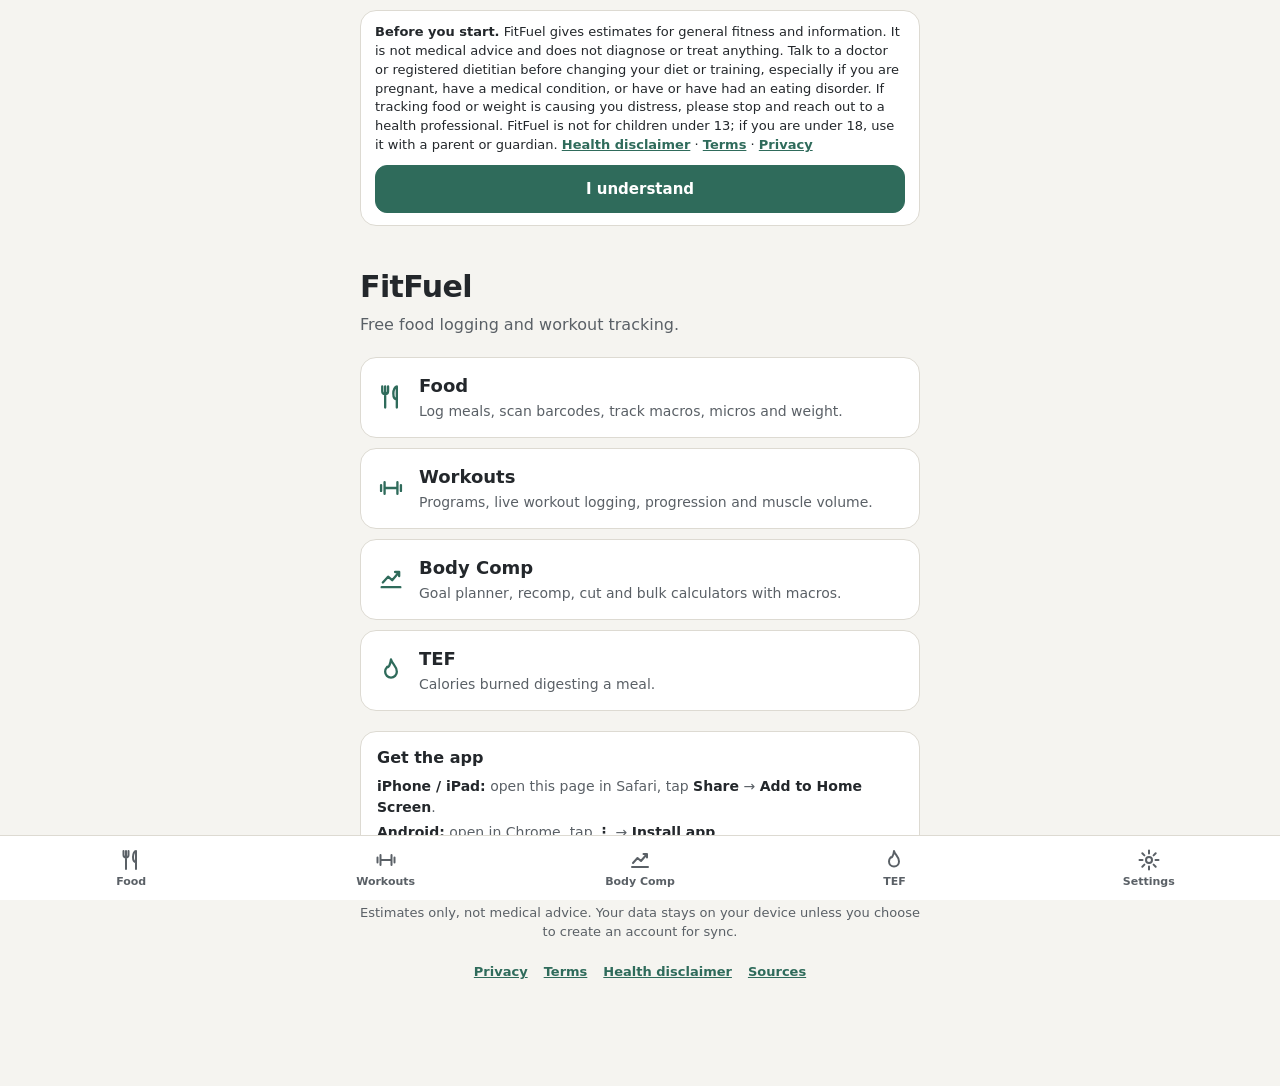
==== fitfuel/index.html @ db4dda2b "Deploy FitFuel 2026-11-19T04:21Z" ====
<!DOCTYPE html> <html lang="en"> <head> <meta charset="utf-8"> <meta name="viewport" content="width=device-width,initial-scale=1,viewport-fit=cover"> <title>FitFuel</title> <link rel="manifest" href="manifest.webmanifest"> <meta name="theme-color" content="#F5F4F0"> <meta name="apple-mobile-web-app-capable" content="yes"> <meta name="mobile-web-app-capable" content="yes"> <meta name="apple-mobile-web-app-title" content="FitFuel"> <meta name="application-name" content="FitFuel"> <meta property="og:site_name" content="FitFuel"> <link rel="apple-touch-icon" href="icons/icon-180.png"> <script>(function(){try{if(/[?&]home=1/.test(location.search))return;var a=localStorage.getItem("ftk.lastTab"),o=window.matchMedia&&window.matchMedia("(display-mode: standalone)").matches||window.navigator.standalone===!0||!!window.Capacitor,e={"log/":1,"workouts/":1,"body-comp/":1,"tef/":1},t=null;try{t=JSON.parse(localStorage.getItem("ftk.settings")||"{}").startTab}catch{}e[t]&&(a=t),e[a]||(a=o?"log/":null),a&&location.replace(a)}catch{}})();</script> <link rel="stylesheet" href="lib/ftk.css"> <script src="lib/sync-config.js"></script> <script src="lib/vault.js"></script> <script src="lib/ftk.js"></script> <script src="lib/sync.js"></script> <script src="lib/sync-ui.js"></script> <style>body{margin:0;font:1rem/1.5 var(--ui);background:var(--paper);color:var(--ink)}.wrap{max-width:35rem;margin:0 auto;padding:max(28px,env(safe-area-inset-top)) 16px 32px}h1{font-size:1.875rem;font-weight:850;margin:0 0 4px;letter-spacing:-.02em}.sub{color:var(--muted);margin:0 0 20px}a.card{display:flex;align-items:center;gap:14px;text-decoration:none;color:inherit;border:1px solid var(--hair);border-radius:16px;padding:14px 16px;margin-bottom:10px;background:var(--card);min-height:44px}a.card svg{width:28px;height:28px;flex:none;fill:none;stroke:var(--accent);stroke-width:2;stroke-linecap:round;stroke-linejoin:round}a.card b{display:block;font-size:1.125rem}a.card span{color:var(--muted);font-size:.875rem}a.card:focus-visible{outline:3px solid var(--focus);outline-offset:2px}.install{border:1px solid var(--hair);border-radius:16px;padding:14px 16px;margin-top:20px;font-size:.875rem;background:var(--card)}.install h2{font-size:1rem;margin:0 0 6px}.install p{margin:4px 0;color:var(--muted)}.install p b{color:var(--ink)}.install button{font:700 1rem var(--ui);border:0;border-radius:12px;min-height:48px;padding:0 18px;background:var(--accent);color:var(--on-accent);cursor:pointer;margin:6px 0}</style> </head> <body> <div class="wrap"> <h1>FitFuel</h1> <p class="sub">Free food logging and workout tracking.</p> <a class="card" href="log/"><svg viewBox="0 0 24 24" aria-hidden="true"><path d="M7 3v8M4.5 3v4a2.5 2.5 0 005 0V3M7 11v10M17 21v-7M17 14c-2 0-3-1.5-3-5s1.5-6 3-6z"/></svg><div><b>Food</b><span>Log meals, scan barcodes, track macros, micros and weight.</span></div></a> <a class="card" href="workouts/"><svg viewBox="0 0 24 24" aria-hidden="true"><path d="M6.5 7v10M3.5 9.5v5M17.5 7v10M20.5 9.5v5M6.5 12h11"/></svg><div><b>Workouts</b><span>Programs, live workout logging, progression and muscle volume.</span></div></a> <a class="card" href="body-comp/"><svg viewBox="0 0 24 24" aria-hidden="true"><path d="M4 19h16M5 15l4.5-5 3.5 3 6-7M15.5 6H19v3.5"/></svg><div><b>Body Comp</b><span>Goal planner, recomp, cut and bulk calculators with macros.</span></div></a> <a class="card" href="tef/"><svg viewBox="0 0 24 24" aria-hidden="true"><path d="M12 3c1 4 5 5.5 5 10.5a5 5 0 01-10 0c0-2 .8-3.2 1.8-4.3C9.6 10.6 11.5 7.5 12 3z"/></svg><div><b>TEF</b><span>Calories burned digesting a meal.</span></div></a> <section class="install" id="install"> <h2>Get the app</h2> <p id="installed" hidden>✓ You're using the installed app. It updates itself whenever we publish changes.</p> <div id="howto"> <button type="button" id="installBtn" hidden>Install FitFuel</button> <p id="ios"><b>iPhone / iPad:</b> open this page in Safari, tap <b>Share</b> → <b>Add to Home Screen</b>.</p> <p id="android"><b>Android:</b> open in Chrome, tap <b>⋮</b> → <b>Install app</b>.</p> <p>It works offline and updates itself automatically. No app store needed.</p> </div> </section> <p class="ftk-note" style="margin-top:1rem;text-align:center">Estimates only, not medical advice. Your data stays on your device unless you choose to create an account for sync.</p> <p class="ftk-legal"><a href="legal/privacy.html">Privacy</a><a href="legal/terms.html">Terms</a><a href="legal/disclaimer.html">Health disclaimer</a><a href="legal/sources.html">Sources</a></p> </div> <script>(function(){var d=window.matchMedia("(display-mode: standalone)").matches||window.navigator.standalone===!0||!!window.Capacitor;d&&(document.getElementById("installed").hidden=!1,document.getElementById("howto").hidden=!0),window.Capacitor&&(document.getElementById("install").hidden=!0);var e=null,n=document.getElementById("installBtn");window.addEventListener("beforeinstallprompt",function(t){t.preventDefault(),e=t,n.hidden=!1}),n.addEventListener("click",function(){e&&(e.prompt(),e.userChoice.finally(function(){e=null,n.hidden=!0}))}),window.addEventListener("appinstalled",function(){n.hidden=!0})})();</script> <script src="nav.js"></script> </body> </html>
---- fitfuel/lib/ftk.css ----
:root{--paper: #F5F4F0;--card: #FFFFFF;--ink: #23272B;--muted: #5A6066;--hair: #DDDAD2;--soft: #ECEAE4;--accent: #2F6B5B;--on-accent: #FFFFFF;--good: #2C7A4B;--over: #B5433A;--warn: #8F5E0F;--focus: #2B6CB0;--ui: system-ui, -apple-system, "Segoe UI", Roboto, "Helvetica Neue", Arial, sans-serif;--mono: ui-monospace, "SF Mono", Menlo, Consolas, monospace;color-scheme:light}@media(prefers-color-scheme:dark){:root:not([data-theme=light]){--paper: #1C1E21;--card: #26292D;--ink: #E8E6E1;--muted: #A9AEB4;--hair: #3B4046;--soft: #2F3338;--accent: #8FC4B1;--on-accent: #14201C;--good: #86C9A0;--over: #EC9A8F;--warn: #E0B870;--focus: #90B8E0;color-scheme:dark}}:root[data-theme=dark]{--paper: #1C1E21;--card: #26292D;--ink: #E8E6E1;--muted: #A9AEB4;--hair: #3B4046;--soft: #2F3338;--accent: #8FC4B1;--on-accent: #14201C;--good: #86C9A0;--over: #EC9A8F;--warn: #E0B870;--focus: #90B8E0;color-scheme:dark}:root{--ftk-gap: 1rem;--ftk-pad: 1.125rem}:root[data-density=compact]{--ftk-gap: .625rem;--ftk-pad: .75rem}:root[data-contrast=more]{--muted: #3D4247;--hair: #8C887E;--soft: #E3E0D8;--text-muted: #3D4247;--border: #8C887E}:root[data-contrast=more][data-theme=dark]{--muted: #D0D4D8;--hair: #737A82;--soft: #383C42;--text-muted: #D0D4D8;--border: #737A82}@media(prefers-color-scheme:dark){:root[data-contrast=more]:not([data-theme=light]){--muted: #D0D4D8;--hair: #737A82;--soft: #383C42;--text-muted: #D0D4D8;--border: #737A82}}@media(prefers-contrast:more){:root:not([data-contrast]):not([data-theme=dark]){--muted: #3D4247;--hair: #8C887E;--text-muted: #3D4247;--border: #8C887E}:root:not([data-contrast])[data-theme=dark]{--muted: #D0D4D8;--hair: #737A82;--text-muted: #D0D4D8;--border: #737A82}}@media(prefers-contrast:more)and (prefers-color-scheme:dark){:root:not([data-contrast]):not([data-theme=light]){--muted: #D0D4D8;--hair: #737A82;--text-muted: #D0D4D8;--border: #737A82}}:root[data-motion=reduce] *,:root[data-motion=reduce] *:before,:root[data-motion=reduce] *:after{animation-duration:.001ms!important;animation-iteration-count:1!important;transition-duration:.001ms!important;scroll-behavior:auto!important}:root[data-ts=s]{font-size:87.5%}:root[data-ts=l]{font-size:112.5%}:root[data-ts=xl]{font-size:125%}html{-webkit-text-size-adjust:100%}.ftk-nav{position:fixed;left:0;right:0;bottom:0;z-index:50;display:flex;justify-content:space-around;background:var(--card);border-top:1px solid var(--hair);padding:4px max(4px,env(safe-area-inset-right,0px)) calc(4px + var(--ftk-ad-space, 0px) + env(safe-area-inset-bottom,0px)) max(4px,env(safe-area-inset-left,0px));font:600 min(.6875rem,12px)/1.2 var(--ui);-webkit-tap-highlight-color:transparent}.ftk-nav a,.ftk-nav button{flex:1 1 0;min-width:0;min-height:48px;display:flex;flex-direction:column;align-items:center;justify-content:center;gap:3px;text-decoration:none;color:var(--muted);background:none;border:0;margin:0;padding:4px 0;border-radius:12px;font:inherit;cursor:pointer}.ftk-nav svg{width:24px;height:24px;fill:none;stroke:currentColor;stroke-width:2;stroke-linecap:round;stroke-linejoin:round;flex:none}.ftk-nav span{max-width:100%;overflow:hidden;text-overflow:ellipsis;white-space:nowrap}.ftk-nav .on{color:var(--accent);font-weight:800}.ftk-nav a:focus-visible,.ftk-nav button:focus-visible{outline:3px solid var(--focus);outline-offset:-3px}body{padding-bottom:calc(60px + var(--ftk-ad-space, 0px) + env(safe-area-inset-bottom,0px))!important}.ftk-nav:after{content:"";position:absolute;left:0;right:0;bottom:calc(var(--ftk-ad-h, 0px) + env(safe-area-inset-bottom,0px));border-top:1px solid var(--hair);display:none}:root.ftk-ad .ftk-nav:after{display:block}.ftk-adpreview{position:fixed;left:50%;transform:translate(-50%);bottom:env(safe-area-inset-bottom,0px);z-index:51;width:min(100%,400px);height:var(--ftk-ad-h, 50px);display:flex;align-items:center;justify-content:center;background:repeating-linear-gradient(45deg,var(--hair) 0 8px,transparent 8px 16px);color:var(--muted);font:600 12px/1 var(--ui);pointer-events:none}.ftk-scrim{position:fixed;inset:0;top:var(--ftk-vvt, 0px);bottom:auto;height:var(--ftk-vvh, 100%);z-index:90;background:#00000080;opacity:0;transition:opacity .18s;font:500 1rem/1.4 var(--ui);color:var(--ink)}.ftk-scrim.open{opacity:1}.ftk-sheet{position:absolute;left:50%;bottom:0;width:100%;max-width:35rem;max-height:92%;overflow-y:auto;overscroll-behavior:contain;box-sizing:border-box;transform:translate(-50%,100%);transition:transform .2s ease-out;background:var(--card);border-radius:1.25rem 1.25rem 0 0;padding:.875rem max(1rem,env(safe-area-inset-right,0px)) calc(1.25rem + env(safe-area-inset-bottom,0px)) max(1rem,env(safe-area-inset-left,0px))}.ftk-scrim.open .ftk-sheet{transform:translate(-50%)}@media(prefers-reduced-motion:reduce){.ftk-scrim,.ftk-sheet{transition:none}}.ftk-sheet *{box-sizing:border-box}.ftk-head{display:flex;align-items:center;justify-content:space-between;gap:.625rem;margin-bottom:.5rem}.ftk-head h2{margin:0;font-size:1.375rem;font-weight:850;letter-spacing:-.02em}.ftk-x{width:2.75rem;height:2.75rem;min-width:44px;min-height:44px;display:grid;place-items:center;border:1px solid var(--hair);background:var(--card);color:var(--ink);border-radius:.75rem;cursor:pointer;padding:0}.ftk-x svg,.ftk-btn svg,.ftk-seg svg{width:1.25rem;height:1.25rem;fill:none;stroke:currentColor;stroke-width:2.2;stroke-linecap:round;stroke-linejoin:round;flex:none}.ftk-lbl{display:block;margin:.875rem 0 .375rem;font-size:.8125rem;font-weight:800;letter-spacing:.04em;text-transform:uppercase;color:var(--muted)}.ftk-seg{display:grid;grid-auto-flow:column;grid-auto-columns:1fr;border:1.5px solid var(--hair);border-radius:.75rem;overflow:hidden}.ftk-seg label{position:relative;display:block;cursor:pointer}.ftk-seg input{position:absolute;opacity:0;inset:0;width:100%;height:100%;margin:0;cursor:pointer}.ftk-seg span{display:flex;align-items:center;justify-content:center;gap:.375rem;min-height:max(2.875rem,44px);padding:0 .25rem;font-size:.9375rem;font-weight:700;color:var(--ink)}.ftk-seg input:checked+span{background:var(--ink);color:var(--paper)}.ftk-seg input:focus-visible+span{outline:3px solid var(--focus);outline-offset:-4px}.ftk-note{margin:.375rem 0 0;font-size:.8125rem;color:var(--muted)}.ftk-more{margin:.875rem 0 0;border:1.5px solid var(--hair);border-radius:.75rem;padding:0 .75rem}.ftk-more>summary{min-height:3rem;display:flex;align-items:center;font-weight:750;cursor:pointer}.ftk-more[open]{padding-bottom:.75rem}.ftk-more>summary:focus-visible{outline:3px solid var(--focus);outline-offset:2px;border-radius:.5rem}.ftk-select{display:block;width:100%;margin-top:.25rem;min-height:max(3rem,44px);padding:0 .75rem;border-radius:.75rem;border:1.5px solid var(--hair);background:var(--paper);color:var(--ink);font:600 1rem var(--ui)}.ftk-select:focus-visible{outline:3px solid var(--focus);outline-offset:1px}.ftk-check span small{display:block;font-size:.8125rem;color:var(--muted);font-weight:500}.ftk-clist{list-style:none;margin:.5rem 0 0;padding:0}.ftk-crow{display:flex;align-items:center;gap:.5rem;padding:.25rem 0;border-top:1px solid var(--hair)}.ftk-crow:first-child{border-top:0}.ftk-crow .ftk-check{flex:1;margin:0;align-items:center;font-weight:650;font-size:.9375rem}.ftk-crow.off .ftk-check span{color:var(--muted)}.ftk-crow .ftk-x:disabled{opacity:.3;cursor:default}.ftk-crow small{font-weight:500;color:var(--muted);font-size:.75rem}.ftk-cbtn{display:inline-flex;align-items:center;gap:.375rem;min-height:44px;padding:0 .75rem;border-radius:.75rem;border:1px solid var(--hair);background:var(--card);color:var(--ink);font:700 .8125rem var(--ui);cursor:pointer;flex:none}.ftk-cbtn svg{width:1.125rem;height:1.125rem;fill:none;stroke:currentColor;stroke-width:2.2;stroke-linecap:round;stroke-linejoin:round}.ftk-cbtn:focus-visible{outline:3px solid var(--focus);outline-offset:2px}.ftk-btns{display:grid;grid-template-columns:1fr 1fr;gap:.5rem}.ftk-btn{position:relative;display:flex;align-items:center;justify-content:center;gap:.5rem;min-height:max(3rem,44px);padding:0 .75rem;border-radius:.75rem;border:1.5px solid var(--hair);background:var(--card);color:var(--ink);font:700 .9375rem var(--ui);cursor:pointer;text-decoration:none;text-align:center}.ftk-btn.pri{background:var(--accent);border-color:var(--accent);color:var(--on-accent)}.ftk-btn.danger{background:var(--over);border-color:var(--over);color:#fff}:root[data-theme=dark] .ftk-btn.danger{color:#14201c}@media(prefers-color-scheme:dark){:root:not([data-theme=light]) .ftk-btn.danger{color:#14201c}}.ftk-btn input[type=file]{position:absolute;inset:0;width:100%;height:100%;opacity:0;cursor:pointer}.ftk-btn:focus-visible,.ftk-btn:focus-within,.ftk-x:focus-visible{outline:3px solid var(--focus);outline-offset:2px}.ftk-msg{margin:.5rem 0 0;font-size:.875rem;font-weight:600;color:var(--ink);min-height:1.2em;overflow-wrap:anywhere}.ftk-msg.err{color:var(--over)}.ftk-links{display:grid;gap:.5rem;margin-top:.875rem}.ftk-foot{margin:1rem 0 0;font-size:.75rem;color:var(--muted);text-align:center}.ftk-legal{margin:.5rem 0 0;display:flex;flex-wrap:wrap;justify-content:center;gap:.25rem 1rem;font-size:.8125rem}.ftk-legal a,.ftk-note a,.ftk-notice a,.ftk-check a{color:var(--accent);font-weight:700}.ftk-legal a{display:inline-flex;align-items:center;min-height:44px}.ftk-field{display:block;margin:.5rem 0 0;font-size:.8125rem;font-weight:700;color:var(--muted)}.ftk-field input{display:block;width:100%;margin-top:.25rem;min-height:max(3rem,44px);padding:0 .75rem;border-radius:.75rem;border:1.5px solid var(--hair);background:var(--paper);color:var(--ink);font:500 1rem var(--ui)}.ftk-field input:focus-visible{outline:3px solid var(--focus);outline-offset:1px}.ftk-field label{display:block}.ftk-pw{position:relative;display:block}.ftk-pw input{padding-right:3.25rem}.ftk-eye{position:absolute;right:.125rem;top:.25rem;bottom:0;width:3rem;min-width:44px;display:grid;place-items:center;background:none;border:0;padding:0;color:var(--muted);cursor:pointer;border-radius:.625rem}.ftk-eye svg{width:1.375rem;height:1.375rem;fill:none;stroke:currentColor;stroke-width:2;stroke-linecap:round;stroke-linejoin:round}.ftk-eye[aria-pressed=true]{color:var(--accent)}.ftk-eye:focus-visible{outline:3px solid var(--focus);outline-offset:-3px}.ftk-check{display:flex;gap:.625rem;align-items:flex-start;margin:.75rem 0 0;font-size:.875rem;min-height:44px}.ftk-check input{width:1.375rem;height:1.375rem;min-width:22px;min-height:22px;margin:.125rem 0 0;flex:none;accent-color:var(--accent)}.ftk-stat{margin:0 0 .5rem;font-size:.9375rem;font-weight:600;overflow-wrap:anywhere}.ftk-stat small{display:block;font-size:.8125rem;font-weight:500;color:var(--muted)}.ftk-stat .err{color:var(--over)}.ftk-btns.one{grid-template-columns:1fr}.ftk-btns+.ftk-btns{margin-top:.5rem}.ftk-link{background:none;border:0;padding:0 .25rem;min-height:44px;color:var(--accent);font:700 .875rem var(--ui);cursor:pointer;text-decoration:underline}.ftk-link:focus-visible{outline:3px solid var(--focus);outline-offset:2px;border-radius:.375rem}.ftk-snap{display:flex;align-items:center;justify-content:space-between;gap:.5rem;margin-top:.375rem;font-size:.8125rem;color:var(--muted)}.ftk-snap .ftk-btn{min-height:44px;flex:none}.ftk-notice{box-sizing:border-box;max-width:35rem;margin:max(.625rem,env(safe-area-inset-top,0px)) auto .625rem;padding:.75rem .875rem;border:1.5px solid var(--hair);border-radius:1rem;background:var(--card);color:var(--ink);font:500 .8125rem/1.45 var(--ui);width:calc(100% - 1.5rem)}.ftk-notice p{margin:0 0 .625rem}.ftk-notice .ftk-btn{width:100%}.ftk-toast{position:fixed;left:50%;transform:translate(-50%);top:calc(10px + env(safe-area-inset-top,0px));z-index:95;width:min(32rem,calc(100% - 1.5rem));box-sizing:border-box;background:var(--ink);color:var(--paper);font:600 .875rem/1.4 var(--ui);padding:.75rem .875rem;border-radius:.875rem;box-shadow:0 4px 16px #00000040;display:flex;gap:.75rem;align-items:flex-start}.ftk-toast button{flex:none;font:700 .8125rem var(--ui);border:0;border-radius:999px;min-height:44px;padding:0 .875rem;background:var(--paper);color:var(--ink);cursor:pointer}.ftk-doc{max-width:42rem;margin:0 auto;padding:max(1.25rem,env(safe-area-inset-top,0px)) 1rem 3rem;font:1rem/1.6 var(--ui);color:var(--ink);overflow-wrap:anywhere}.ftk-doc h1{font-size:1.75rem;font-weight:850;letter-spacing:-.02em;margin:.5rem 0 .25rem;line-height:1.2}.ftk-doc h2{font-size:1.1875rem;margin:1.75rem 0 .375rem;line-height:1.3}.ftk-doc p,.ftk-doc li{margin:.5rem 0}.ftk-doc ul{padding-left:1.25rem}.ftk-doc a{color:var(--accent);font-weight:600}.ftk-doc .meta{color:var(--muted);font-size:.875rem}.ftk-doc .todo{background:var(--soft);border:1px dashed var(--warn);border-radius:.375rem;padding:0 .25rem;font-weight:700}.ftk-doc .box{border:1.5px solid var(--hair);background:var(--card);border-radius:1rem;padding:.75rem 1rem;margin:1rem 0}.ftk-doc table{border-collapse:collapse;width:100%;font-size:.9375rem}.ftk-doc th,.ftk-doc td{border-bottom:1px solid var(--hair);text-align:left;padding:.5rem .5rem .5rem 0;vertical-align:top}.ftk-doc nav.back a{display:inline-flex;align-items:center;min-height:44px}.ftk-doc nav.more{margin-top:2rem;padding-top:.75rem;border-top:1px solid var(--hair);display:flex;flex-wrap:wrap;gap:0 1.25rem;font-size:.9375rem}.ftk-doc nav.more a{display:inline-flex;align-items:center;min-height:44px}body.ftk-docpage{margin:0;background:var(--paper);padding-bottom:0!important}[hidden]{display:none!important}
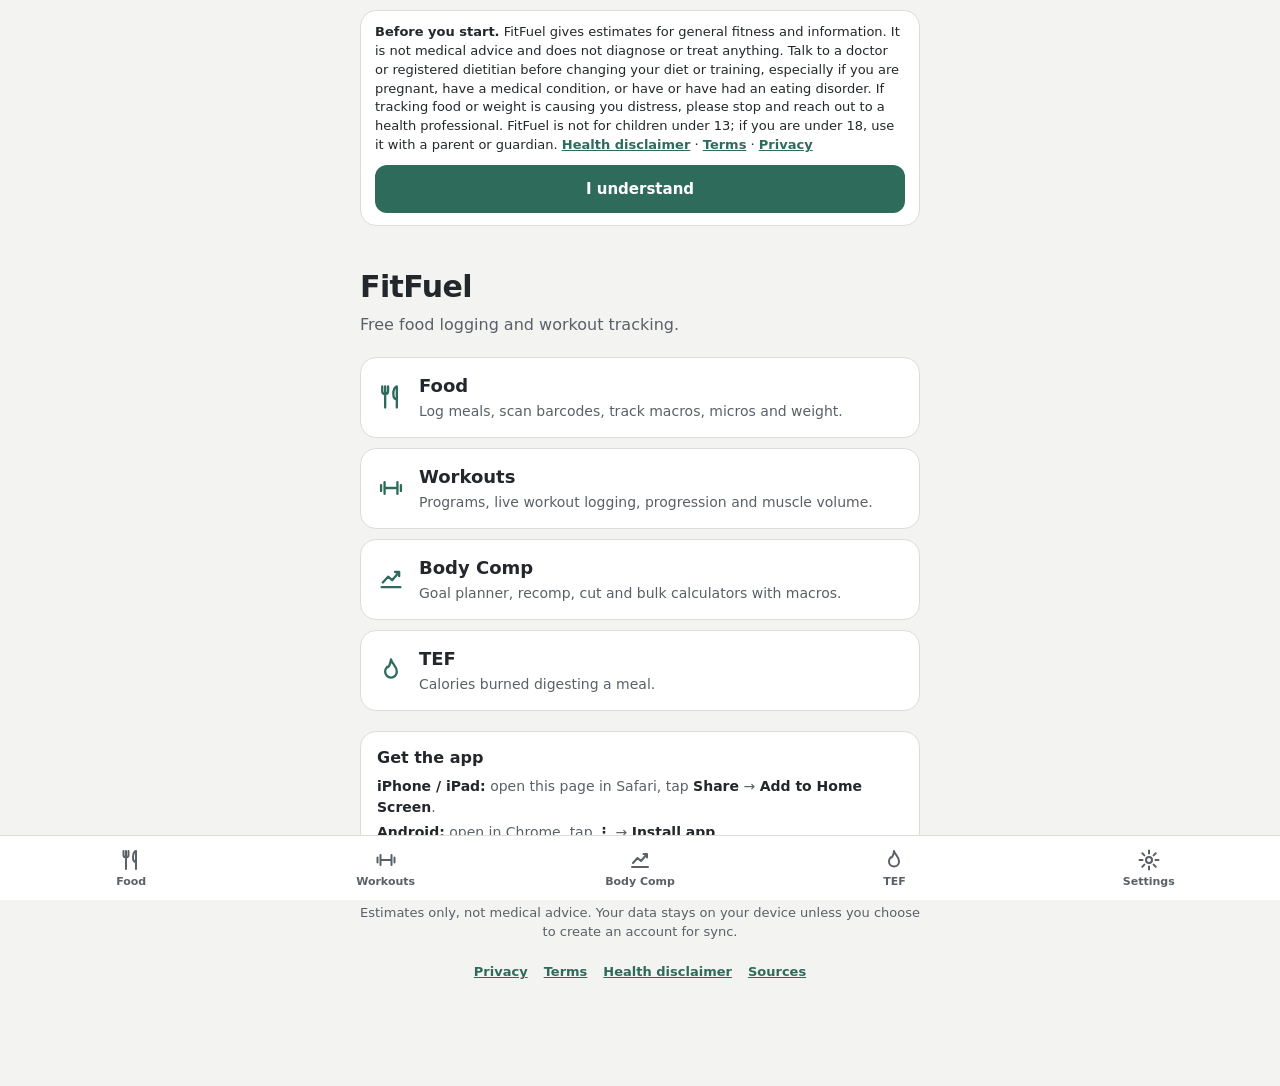
==== commit fe7c2095: "Deploy FitFuel 2026-11-19T15:16Z" ====
--- a/fitfuel/index.html
+++ b/fitfuel/index.html
@@ -1 +1 @@
-<!DOCTYPE html> <html lang="en"> <head> <meta charset="utf-8"> <meta name="viewport" content="width=device-width,initial-scale=1,viewport-fit=cover"> <title>FitFuel</title> <link rel="manifest" href="manifest.webmanifest"> <meta name="theme-color" content="#F5F4F0"> <meta name="apple-mobile-web-app-capable" content="yes"> <meta name="mobile-web-app-capable" content="yes"> <meta name="apple-mobile-web-app-title" content="FitFuel"> <meta name="application-name" content="FitFuel"> <meta property="og:site_name" content="FitFuel"> <link rel="apple-touch-icon" href="icons/icon-180.png"> <script>(function(){try{if(/[?&]home=1/.test(location.search))return;var a=localStorage.getItem("ftk.lastTab"),o=window.matchMedia&&window.matchMedia("(display-mode: standalone)").matches||window.navigator.standalone===!0||!!window.Capacitor,e={"log/":1,"workouts/":1,"body-comp/":1,"tef/":1},t=null;try{t=JSON.parse(localStorage.getItem("ftk.settings")||"{}").startTab}catch{}e[t]&&(a=t),e[a]||(a=o?"log/":null),a&&location.replace(a)}catch{}})();</script> <link rel="stylesheet" href="lib/ftk.css"> <script src="lib/sync-config.js"></script> <script src="lib/vault.js"></script> <script src="lib/ftk.js"></script> <script src="lib/sync.js"></script> <script src="lib/sync-ui.js"></script> <style>body{margin:0;font:1rem/1.5 var(--ui);background:var(--paper);color:var(--ink)}.wrap{max-width:35rem;margin:0 auto;padding:max(28px,env(safe-area-inset-top)) 16px 32px}h1{font-size:1.875rem;font-weight:850;margin:0 0 4px;letter-spacing:-.02em}.sub{color:var(--muted);margin:0 0 20px}a.card{display:flex;align-items:center;gap:14px;text-decoration:none;color:inherit;border:1px solid var(--hair);border-radius:16px;padding:14px 16px;margin-bottom:10px;background:var(--card);min-height:44px}a.card svg{width:28px;height:28px;flex:none;fill:none;stroke:var(--accent);stroke-width:2;stroke-linecap:round;stroke-linejoin:round}a.card b{display:block;font-size:1.125rem}a.card span{color:var(--muted);font-size:.875rem}a.card:focus-visible{outline:3px solid var(--focus);outline-offset:2px}.install{border:1px solid var(--hair);border-radius:16px;padding:14px 16px;margin-top:20px;font-size:.875rem;background:var(--card)}.install h2{font-size:1rem;margin:0 0 6px}.install p{margin:4px 0;color:var(--muted)}.install p b{color:var(--ink)}.install button{font:700 1rem var(--ui);border:0;border-radius:12px;min-height:48px;padding:0 18px;background:var(--accent);color:var(--on-accent);cursor:pointer;margin:6px 0}</style> </head> <body> <div class="wrap"> <h1>FitFuel</h1> <p class="sub">Free food logging and workout tracking.</p> <a class="card" href="log/"><svg viewBox="0 0 24 24" aria-hidden="true"><path d="M7 3v8M4.5 3v4a2.5 2.5 0 005 0V3M7 11v10M17 21v-7M17 14c-2 0-3-1.5-3-5s1.5-6 3-6z"/></svg><div><b>Food</b><span>Log meals, scan barcodes, track macros, micros and weight.</span></div></a> <a class="card" href="workouts/"><svg viewBox="0 0 24 24" aria-hidden="true"><path d="M6.5 7v10M3.5 9.5v5M17.5 7v10M20.5 9.5v5M6.5 12h11"/></svg><div><b>Workouts</b><span>Programs, live workout logging, progression and muscle volume.</span></div></a> <a class="card" href="body-comp/"><svg viewBox="0 0 24 24" aria-hidden="true"><path d="M4 19h16M5 15l4.5-5 3.5 3 6-7M15.5 6H19v3.5"/></svg><div><b>Body Comp</b><span>Goal planner, recomp, cut and bulk calculators with macros.</span></div></a> <a class="card" href="tef/"><svg viewBox="0 0 24 24" aria-hidden="true"><path d="M12 3c1 4 5 5.5 5 10.5a5 5 0 01-10 0c0-2 .8-3.2 1.8-4.3C9.6 10.6 11.5 7.5 12 3z"/></svg><div><b>TEF</b><span>Calories burned digesting a meal.</span></div></a> <section class="install" id="install"> <h2>Get the app</h2> <p id="installed" hidden>✓ You're using the installed app. It updates itself whenever we publish changes.</p> <div id="howto"> <button type="button" id="installBtn" hidden>Install FitFuel</button> <p id="ios"><b>iPhone / iPad:</b> open this page in Safari, tap <b>Share</b> → <b>Add to Home Screen</b>.</p> <p id="android"><b>Android:</b> open in Chrome, tap <b>⋮</b> → <b>Install app</b>.</p> <p>It works offline and updates itself automatically. No app store needed.</p> </div> </section> <p class="ftk-note" style="margin-top:1rem;text-align:center">Estimates only, not medical advice. Your data stays on your device unless you choose to create an account for sync.</p> <p class="ftk-legal"><a href="legal/privacy.html">Privacy</a><a href="legal/terms.html">Terms</a><a href="legal/disclaimer.html">Health disclaimer</a><a href="legal/sources.html">Sources</a></p> </div> <script>(function(){var d=window.matchMedia("(display-mode: standalone)").matches||window.navigator.standalone===!0||!!window.Capacitor;d&&(document.getElementById("installed").hidden=!1,document.getElementById("howto").hidden=!0),window.Capacitor&&(document.getElementById("install").hidden=!0);var e=null,n=document.getElementById("installBtn");window.addEventListener("beforeinstallprompt",function(t){t.preventDefault(),e=t,n.hidden=!1}),n.addEventListener("click",function(){e&&(e.prompt(),e.userChoice.finally(function(){e=null,n.hidden=!0}))}),window.addEventListener("appinstalled",function(){n.hidden=!0})})();</script> <script src="nav.js"></script> </body> </html> +<!DOCTYPE html> <html lang="en"> <head> <meta charset="utf-8"> <meta name="viewport" content="width=device-width,initial-scale=1,viewport-fit=cover"> <title>FitFuel</title> <link rel="manifest" href="manifest.webmanifest"> <meta name="theme-color" content="#F3F3F1"> <meta name="apple-mobile-web-app-capable" content="yes"> <meta name="mobile-web-app-capable" content="yes"> <meta name="apple-mobile-web-app-title" content="FitFuel"> <meta name="application-name" content="FitFuel"> <meta property="og:site_name" content="FitFuel"> <link rel="apple-touch-icon" href="icons/icon-180.png"> <script>(function(){try{if(/[?&]home=1/.test(location.search))return;var a=localStorage.getItem("ftk.lastTab"),o=window.matchMedia&&window.matchMedia("(display-mode: standalone)").matches||window.navigator.standalone===!0||!!window.Capacitor,e={"log/":1,"workouts/":1,"body-comp/":1,"tef/":1},t=null;try{t=JSON.parse(localStorage.getItem("ftk.settings")||"{}").startTab}catch{}e[t]&&(a=t),e[a]||(a=o?"log/":null),a&&location.replace(a)}catch{}})();</script> <link rel="stylesheet" href="lib/ftk.css"> <script src="lib/sync-config.js"></script> <script src="lib/vault.js"></script> <script src="lib/ftk.js"></script> <script src="lib/sync.js"></script> <script src="lib/sync-ui.js"></script> <style>body{margin:0;font:1rem/1.5 var(--ui);background:var(--paper);color:var(--ink)}.wrap{max-width:35rem;margin:0 auto;padding:max(28px,env(safe-area-inset-top)) 16px 32px}h1{font-size:1.875rem;font-weight:850;margin:0 0 4px;letter-spacing:-.02em}.sub{color:var(--muted);margin:0 0 20px}a.card{display:flex;align-items:center;gap:14px;text-decoration:none;color:inherit;border:1px solid var(--hair);border-radius:16px;padding:14px 16px;margin-bottom:10px;background:var(--card);min-height:44px}a.card svg{width:28px;height:28px;flex:none;fill:none;stroke:var(--accent);stroke-width:2;stroke-linecap:round;stroke-linejoin:round}a.card b{display:block;font-size:1.125rem}a.card span{color:var(--muted);font-size:.875rem}a.card:focus-visible{outline:3px solid var(--focus);outline-offset:2px}.install{border:1px solid var(--hair);border-radius:16px;padding:14px 16px;margin-top:20px;font-size:.875rem;background:var(--card)}.install h2{font-size:1rem;margin:0 0 6px}.install p{margin:4px 0;color:var(--muted)}.install p b{color:var(--ink)}.install button{font:700 1rem var(--ui);border:0;border-radius:12px;min-height:48px;padding:0 18px;background:var(--accent);color:var(--on-accent);cursor:pointer;margin:6px 0}</style> </head> <body> <div class="wrap"> <h1>FitFuel</h1> <p class="sub">Free food logging and workout tracking.</p> <a class="card" href="log/"><svg viewBox="0 0 24 24" aria-hidden="true"><path d="M7 3v8M4.5 3v4a2.5 2.5 0 005 0V3M7 11v10M17 21v-7M17 14c-2 0-3-1.5-3-5s1.5-6 3-6z"/></svg><div><b>Food</b><span>Log meals, scan barcodes, track macros, micros and weight.</span></div></a> <a class="card" href="workouts/"><svg viewBox="0 0 24 24" aria-hidden="true"><path d="M6.5 7v10M3.5 9.5v5M17.5 7v10M20.5 9.5v5M6.5 12h11"/></svg><div><b>Workouts</b><span>Programs, live workout logging, progression and muscle volume.</span></div></a> <a class="card" href="body-comp/"><svg viewBox="0 0 24 24" aria-hidden="true"><path d="M4 19h16M5 15l4.5-5 3.5 3 6-7M15.5 6H19v3.5"/></svg><div><b>Body Comp</b><span>Goal planner, recomp, cut and bulk calculators with macros.</span></div></a> <a class="card" href="tef/"><svg viewBox="0 0 24 24" aria-hidden="true"><path d="M12 3c1 4 5 5.5 5 10.5a5 5 0 01-10 0c0-2 .8-3.2 1.8-4.3C9.6 10.6 11.5 7.5 12 3z"/></svg><div><b>TEF</b><span>Calories burned digesting a meal.</span></div></a> <section class="install" id="install"> <h2>Get the app</h2> <p id="installed" hidden>✓ You're using the installed app. It updates itself whenever we publish changes.</p> <div id="howto"> <button type="button" id="installBtn" hidden>Install FitFuel</button> <p id="ios"><b>iPhone / iPad:</b> open this page in Safari, tap <b>Share</b> → <b>Add to Home Screen</b>.</p> <p id="android"><b>Android:</b> open in Chrome, tap <b>⋮</b> → <b>Install app</b>.</p> <p>It works offline and updates itself automatically. No app store needed.</p> </div> </section> <p class="ftk-note" style="margin-top:1rem;text-align:center">Estimates only, not medical advice. Your data stays on your device unless you choose to create an account for sync.</p> <p class="ftk-legal"><a href="legal/privacy.html">Privacy</a><a href="legal/terms.html">Terms</a><a href="legal/disclaimer.html">Health disclaimer</a><a href="legal/sources.html">Sources</a></p> </div> <script>(function(){var d=window.matchMedia("(display-mode: standalone)").matches||window.navigator.standalone===!0||!!window.Capacitor;d&&(document.getElementById("installed").hidden=!1,document.getElementById("howto").hidden=!0),window.Capacitor&&(document.getElementById("install").hidden=!0);var e=null,n=document.getElementById("installBtn");window.addEventListener("beforeinstallprompt",function(t){t.preventDefault(),e=t,n.hidden=!1}),n.addEventListener("click",function(){e&&(e.prompt(),e.userChoice.finally(function(){e=null,n.hidden=!0}))}),window.addEventListener("appinstalled",function(){n.hidden=!0})})();</script> <script src="nav.js"></script> </body> </html> 
--- a/fitfuel/lib/ftk.css
+++ b/fitfuel/lib/ftk.css
@@ -1 +1 @@
-:root{--paper: #F5F4F0;--card: #FFFFFF;--ink: #23272B;--muted: #5A6066;--hair: #DDDAD2;--soft: #ECEAE4;--accent: #2F6B5B;--on-accent: #FFFFFF;--good: #2C7A4B;--over: #B5433A;--warn: #8F5E0F;--focus: #2B6CB0;--ui: system-ui, -apple-system, "Segoe UI", Roboto, "Helvetica Neue", Arial, sans-serif;--mono: ui-monospace, "SF Mono", Menlo, Consolas, monospace;color-scheme:light}@media(prefers-color-scheme:dark){:root:not([data-theme=light]){--paper: #1C1E21;--card: #26292D;--ink: #E8E6E1;--muted: #A9AEB4;--hair: #3B4046;--soft: #2F3338;--accent: #8FC4B1;--on-accent: #14201C;--good: #86C9A0;--over: #EC9A8F;--warn: #E0B870;--focus: #90B8E0;color-scheme:dark}}:root[data-theme=dark]{--paper: #1C1E21;--card: #26292D;--ink: #E8E6E1;--muted: #A9AEB4;--hair: #3B4046;--soft: #2F3338;--accent: #8FC4B1;--on-accent: #14201C;--good: #86C9A0;--over: #EC9A8F;--warn: #E0B870;--focus: #90B8E0;color-scheme:dark}:root{--ftk-gap: 1rem;--ftk-pad: 1.125rem}:root[data-density=compact]{--ftk-gap: .625rem;--ftk-pad: .75rem}:root[data-contrast=more]{--muted: #3D4247;--hair: #8C887E;--soft: #E3E0D8;--text-muted: #3D4247;--border: #8C887E}:root[data-contrast=more][data-theme=dark]{--muted: #D0D4D8;--hair: #737A82;--soft: #383C42;--text-muted: #D0D4D8;--border: #737A82}@media(prefers-color-scheme:dark){:root[data-contrast=more]:not([data-theme=light]){--muted: #D0D4D8;--hair: #737A82;--soft: #383C42;--text-muted: #D0D4D8;--border: #737A82}}@media(prefers-contrast:more){:root:not([data-contrast]):not([data-theme=dark]){--muted: #3D4247;--hair: #8C887E;--text-muted: #3D4247;--border: #8C887E}:root:not([data-contrast])[data-theme=dark]{--muted: #D0D4D8;--hair: #737A82;--text-muted: #D0D4D8;--border: #737A82}}@media(prefers-contrast:more)and (prefers-color-scheme:dark){:root:not([data-contrast]):not([data-theme=light]){--muted: #D0D4D8;--hair: #737A82;--text-muted: #D0D4D8;--border: #737A82}}:root[data-motion=reduce] *,:root[data-motion=reduce] *:before,:root[data-motion=reduce] *:after{animation-duration:.001ms!important;animation-iteration-count:1!important;transition-duration:.001ms!important;scroll-behavior:auto!important}:root[data-ts=s]{font-size:87.5%}:root[data-ts=l]{font-size:112.5%}:root[data-ts=xl]{font-size:125%}html{-webkit-text-size-adjust:100%}.ftk-nav{position:fixed;left:0;right:0;bottom:0;z-index:50;display:flex;justify-content:space-around;background:var(--card);border-top:1px solid var(--hair);padding:4px max(4px,env(safe-area-inset-right,0px)) calc(4px + var(--ftk-ad-space, 0px) + env(safe-area-inset-bottom,0px)) max(4px,env(safe-area-inset-left,0px));font:600 min(.6875rem,12px)/1.2 var(--ui);-webkit-tap-highlight-color:transparent}.ftk-nav a,.ftk-nav button{flex:1 1 0;min-width:0;min-height:48px;display:flex;flex-direction:column;align-items:center;justify-content:center;gap:3px;text-decoration:none;color:var(--muted);background:none;border:0;margin:0;padding:4px 0;border-radius:12px;font:inherit;cursor:pointer}.ftk-nav svg{width:24px;height:24px;fill:none;stroke:currentColor;stroke-width:2;stroke-linecap:round;stroke-linejoin:round;flex:none}.ftk-nav span{max-width:100%;overflow:hidden;text-overflow:ellipsis;white-space:nowrap}.ftk-nav .on{color:var(--accent);font-weight:800}.ftk-nav a:focus-visible,.ftk-nav button:focus-visible{outline:3px solid var(--focus);outline-offset:-3px}body{padding-bottom:calc(60px + var(--ftk-ad-space, 0px) + env(safe-area-inset-bottom,0px))!important}.ftk-nav:after{content:"";position:absolute;left:0;right:0;bottom:calc(var(--ftk-ad-h, 0px) + env(safe-area-inset-bottom,0px));border-top:1px solid var(--hair);display:none}:root.ftk-ad .ftk-nav:after{display:block}.ftk-adpreview{position:fixed;left:50%;transform:translate(-50%);bottom:env(safe-area-inset-bottom,0px);z-index:51;width:min(100%,400px);height:var(--ftk-ad-h, 50px);display:flex;align-items:center;justify-content:center;background:repeating-linear-gradient(45deg,var(--hair) 0 8px,transparent 8px 16px);color:var(--muted);font:600 12px/1 var(--ui);pointer-events:none}.ftk-scrim{position:fixed;inset:0;top:var(--ftk-vvt, 0px);bottom:auto;height:var(--ftk-vvh, 100%);z-index:90;background:#00000080;opacity:0;transition:opacity .18s;font:500 1rem/1.4 var(--ui);color:var(--ink)}.ftk-scrim.open{opacity:1}.ftk-sheet{position:absolute;left:50%;bottom:0;width:100%;max-width:35rem;max-height:92%;overflow-y:auto;overscroll-behavior:contain;box-sizing:border-box;transform:translate(-50%,100%);transition:transform .2s ease-out;background:var(--card);border-radius:1.25rem 1.25rem 0 0;padding:.875rem max(1rem,env(safe-area-inset-right,0px)) calc(1.25rem + env(safe-area-inset-bottom,0px)) max(1rem,env(safe-area-inset-left,0px))}.ftk-scrim.open .ftk-sheet{transform:translate(-50%)}@media(prefers-reduced-motion:reduce){.ftk-scrim,.ftk-sheet{transition:none}}.ftk-sheet *{box-sizing:border-box}.ftk-head{display:flex;align-items:center;justify-content:space-between;gap:.625rem;margin-bottom:.5rem}.ftk-head h2{margin:0;font-size:1.375rem;font-weight:850;letter-spacing:-.02em}.ftk-x{width:2.75rem;height:2.75rem;min-width:44px;min-height:44px;display:grid;place-items:center;border:1px solid var(--hair);background:var(--card);color:var(--ink);border-radius:.75rem;cursor:pointer;padding:0}.ftk-x svg,.ftk-btn svg,.ftk-seg svg{width:1.25rem;height:1.25rem;fill:none;stroke:currentColor;stroke-width:2.2;stroke-linecap:round;stroke-linejoin:round;flex:none}.ftk-lbl{display:block;margin:.875rem 0 .375rem;font-size:.8125rem;font-weight:800;letter-spacing:.04em;text-transform:uppercase;color:var(--muted)}.ftk-seg{display:grid;grid-auto-flow:column;grid-auto-columns:1fr;border:1.5px solid var(--hair);border-radius:.75rem;overflow:hidden}.ftk-seg label{position:relative;display:block;cursor:pointer}.ftk-seg input{position:absolute;opacity:0;inset:0;width:100%;height:100%;margin:0;cursor:pointer}.ftk-seg span{display:flex;align-items:center;justify-content:center;gap:.375rem;min-height:max(2.875rem,44px);padding:0 .25rem;font-size:.9375rem;font-weight:700;color:var(--ink)}.ftk-seg input:checked+span{background:var(--ink);color:var(--paper)}.ftk-seg input:focus-visible+span{outline:3px solid var(--focus);outline-offset:-4px}.ftk-note{margin:.375rem 0 0;font-size:.8125rem;color:var(--muted)}.ftk-more{margin:.875rem 0 0;border:1.5px solid var(--hair);border-radius:.75rem;padding:0 .75rem}.ftk-more>summary{min-height:3rem;display:flex;align-items:center;font-weight:750;cursor:pointer}.ftk-more[open]{padding-bottom:.75rem}.ftk-more>summary:focus-visible{outline:3px solid var(--focus);outline-offset:2px;border-radius:.5rem}.ftk-select{display:block;width:100%;margin-top:.25rem;min-height:max(3rem,44px);padding:0 .75rem;border-radius:.75rem;border:1.5px solid var(--hair);background:var(--paper);color:var(--ink);font:600 1rem var(--ui)}.ftk-select:focus-visible{outline:3px solid var(--focus);outline-offset:1px}.ftk-check span small{display:block;font-size:.8125rem;color:var(--muted);font-weight:500}.ftk-clist{list-style:none;margin:.5rem 0 0;padding:0}.ftk-crow{display:flex;align-items:center;gap:.5rem;padding:.25rem 0;border-top:1px solid var(--hair)}.ftk-crow:first-child{border-top:0}.ftk-crow .ftk-check{flex:1;margin:0;align-items:center;font-weight:650;font-size:.9375rem}.ftk-crow.off .ftk-check span{color:var(--muted)}.ftk-crow .ftk-x:disabled{opacity:.3;cursor:default}.ftk-crow small{font-weight:500;color:var(--muted);font-size:.75rem}.ftk-cbtn{display:inline-flex;align-items:center;gap:.375rem;min-height:44px;padding:0 .75rem;border-radius:.75rem;border:1px solid var(--hair);background:var(--card);color:var(--ink);font:700 .8125rem var(--ui);cursor:pointer;flex:none}.ftk-cbtn svg{width:1.125rem;height:1.125rem;fill:none;stroke:currentColor;stroke-width:2.2;stroke-linecap:round;stroke-linejoin:round}.ftk-cbtn:focus-visible{outline:3px solid var(--focus);outline-offset:2px}.ftk-btns{display:grid;grid-template-columns:1fr 1fr;gap:.5rem}.ftk-btn{position:relative;display:flex;align-items:center;justify-content:center;gap:.5rem;min-height:max(3rem,44px);padding:0 .75rem;border-radius:.75rem;border:1.5px solid var(--hair);background:var(--card);color:var(--ink);font:700 .9375rem var(--ui);cursor:pointer;text-decoration:none;text-align:center}.ftk-btn.pri{background:var(--accent);border-color:var(--accent);color:var(--on-accent)}.ftk-btn.danger{background:var(--over);border-color:var(--over);color:#fff}:root[data-theme=dark] .ftk-btn.danger{color:#14201c}@media(prefers-color-scheme:dark){:root:not([data-theme=light]) .ftk-btn.danger{color:#14201c}}.ftk-btn input[type=file]{position:absolute;inset:0;width:100%;height:100%;opacity:0;cursor:pointer}.ftk-btn:focus-visible,.ftk-btn:focus-within,.ftk-x:focus-visible{outline:3px solid var(--focus);outline-offset:2px}.ftk-msg{margin:.5rem 0 0;font-size:.875rem;font-weight:600;color:var(--ink);min-height:1.2em;overflow-wrap:anywhere}.ftk-msg.err{color:var(--over)}.ftk-links{display:grid;gap:.5rem;margin-top:.875rem}.ftk-foot{margin:1rem 0 0;font-size:.75rem;color:var(--muted);text-align:center}.ftk-legal{margin:.5rem 0 0;display:flex;flex-wrap:wrap;justify-content:center;gap:.25rem 1rem;font-size:.8125rem}.ftk-legal a,.ftk-note a,.ftk-notice a,.ftk-check a{color:var(--accent);font-weight:700}.ftk-legal a{display:inline-flex;align-items:center;min-height:44px}.ftk-field{display:block;margin:.5rem 0 0;font-size:.8125rem;font-weight:700;color:var(--muted)}.ftk-field input{display:block;width:100%;margin-top:.25rem;min-height:max(3rem,44px);padding:0 .75rem;border-radius:.75rem;border:1.5px solid var(--hair);background:var(--paper);color:var(--ink);font:500 1rem var(--ui)}.ftk-field input:focus-visible{outline:3px solid var(--focus);outline-offset:1px}.ftk-field label{display:block}.ftk-pw{position:relative;display:block}.ftk-pw input{padding-right:3.25rem}.ftk-eye{position:absolute;right:.125rem;top:.25rem;bottom:0;width:3rem;min-width:44px;display:grid;place-items:center;background:none;border:0;padding:0;color:var(--muted);cursor:pointer;border-radius:.625rem}.ftk-eye svg{width:1.375rem;height:1.375rem;fill:none;stroke:currentColor;stroke-width:2;stroke-linecap:round;stroke-linejoin:round}.ftk-eye[aria-pressed=true]{color:var(--accent)}.ftk-eye:focus-visible{outline:3px solid var(--focus);outline-offset:-3px}.ftk-check{display:flex;gap:.625rem;align-items:flex-start;margin:.75rem 0 0;font-size:.875rem;min-height:44px}.ftk-check input{width:1.375rem;height:1.375rem;min-width:22px;min-height:22px;margin:.125rem 0 0;flex:none;accent-color:var(--accent)}.ftk-stat{margin:0 0 .5rem;font-size:.9375rem;font-weight:600;overflow-wrap:anywhere}.ftk-stat small{display:block;font-size:.8125rem;font-weight:500;color:var(--muted)}.ftk-stat .err{color:var(--over)}.ftk-btns.one{grid-template-columns:1fr}.ftk-btns+.ftk-btns{margin-top:.5rem}.ftk-link{background:none;border:0;padding:0 .25rem;min-height:44px;color:var(--accent);font:700 .875rem var(--ui);cursor:pointer;text-decoration:underline}.ftk-link:focus-visible{outline:3px solid var(--focus);outline-offset:2px;border-radius:.375rem}.ftk-snap{display:flex;align-items:center;justify-content:space-between;gap:.5rem;margin-top:.375rem;font-size:.8125rem;color:var(--muted)}.ftk-snap .ftk-btn{min-height:44px;flex:none}.ftk-notice{box-sizing:border-box;max-width:35rem;margin:max(.625rem,env(safe-area-inset-top,0px)) auto .625rem;padding:.75rem .875rem;border:1.5px solid var(--hair);border-radius:1rem;background:var(--card);color:var(--ink);font:500 .8125rem/1.45 var(--ui);width:calc(100% - 1.5rem)}.ftk-notice p{margin:0 0 .625rem}.ftk-notice .ftk-btn{width:100%}.ftk-toast{position:fixed;left:50%;transform:translate(-50%);top:calc(10px + env(safe-area-inset-top,0px));z-index:95;width:min(32rem,calc(100% - 1.5rem));box-sizing:border-box;background:var(--ink);color:var(--paper);font:600 .875rem/1.4 var(--ui);padding:.75rem .875rem;border-radius:.875rem;box-shadow:0 4px 16px #00000040;display:flex;gap:.75rem;align-items:flex-start}.ftk-toast button{flex:none;font:700 .8125rem var(--ui);border:0;border-radius:999px;min-height:44px;padding:0 .875rem;background:var(--paper);color:var(--ink);cursor:pointer}.ftk-doc{max-width:42rem;margin:0 auto;padding:max(1.25rem,env(safe-area-inset-top,0px)) 1rem 3rem;font:1rem/1.6 var(--ui);color:var(--ink);overflow-wrap:anywhere}.ftk-doc h1{font-size:1.75rem;font-weight:850;letter-spacing:-.02em;margin:.5rem 0 .25rem;line-height:1.2}.ftk-doc h2{font-size:1.1875rem;margin:1.75rem 0 .375rem;line-height:1.3}.ftk-doc p,.ftk-doc li{margin:.5rem 0}.ftk-doc ul{padding-left:1.25rem}.ftk-doc a{color:var(--accent);font-weight:600}.ftk-doc .meta{color:var(--muted);font-size:.875rem}.ftk-doc .todo{background:var(--soft);border:1px dashed var(--warn);border-radius:.375rem;padding:0 .25rem;font-weight:700}.ftk-doc .box{border:1.5px solid var(--hair);background:var(--card);border-radius:1rem;padding:.75rem 1rem;margin:1rem 0}.ftk-doc table{border-collapse:collapse;width:100%;font-size:.9375rem}.ftk-doc th,.ftk-doc td{border-bottom:1px solid var(--hair);text-align:left;padding:.5rem .5rem .5rem 0;vertical-align:top}.ftk-doc nav.back a{display:inline-flex;align-items:center;min-height:44px}.ftk-doc nav.more{margin-top:2rem;padding-top:.75rem;border-top:1px solid var(--hair);display:flex;flex-wrap:wrap;gap:0 1.25rem;font-size:.9375rem}.ftk-doc nav.more a{display:inline-flex;align-items:center;min-height:44px}body.ftk-docpage{margin:0;background:var(--paper);padding-bottom:0!important}[hidden]{display:none!important}
+:root{--paper: #F3F3F1;--card: #FFFFFF;--ink: #23272B;--muted: #5A6066;--hair: #DCDCD8;--soft: #E9E9E6;--accent: #2F6B5B;--on-accent: #FFFFFF;--good: #2C7A4B;--over: #B5433A;--warn: #8F5E0F;--focus: #2B6CB0;--ui: system-ui, -apple-system, "Segoe UI", Roboto, "Helvetica Neue", Arial, sans-serif;--mono: ui-monospace, "SF Mono", Menlo, Consolas, monospace;color-scheme:light}@media(prefers-color-scheme:dark){:root:not([data-theme=light]){--paper: #131415;--card: #1D1F21;--ink: #ECEBE8;--muted: #A0A4A8;--hair: #303236;--soft: #282A2D;--accent: #8FC4B1;--on-accent: #14201C;--good: #86C9A0;--over: #EC9A8F;--warn: #E0B870;--focus: #90B8E0;color-scheme:dark}}:root[data-theme=dark]{--paper: #131415;--card: #1D1F21;--ink: #ECEBE8;--muted: #A0A4A8;--hair: #303236;--soft: #282A2D;--accent: #8FC4B1;--on-accent: #14201C;--good: #86C9A0;--over: #EC9A8F;--warn: #E0B870;--focus: #90B8E0;color-scheme:dark}:root{--ftk-gap: 1rem;--ftk-pad: 1.125rem}:root[data-density=compact]{--ftk-gap: .625rem;--ftk-pad: .75rem}:root[data-contrast=more]{--muted: #3D4247;--hair: #8C887E;--soft: #E3E0D8;--text-muted: #3D4247;--border: #8C887E}:root[data-contrast=more][data-theme=dark]{--muted: #D0D4D8;--hair: #737A82;--soft: #383C42;--text-muted: #D0D4D8;--border: #737A82}@media(prefers-color-scheme:dark){:root[data-contrast=more]:not([data-theme=light]){--muted: #D0D4D8;--hair: #737A82;--soft: #383C42;--text-muted: #D0D4D8;--border: #737A82}}@media(prefers-contrast:more){:root:not([data-contrast]):not([data-theme=dark]){--muted: #3D4247;--hair: #8C887E;--text-muted: #3D4247;--border: #8C887E}:root:not([data-contrast])[data-theme=dark]{--muted: #D0D4D8;--hair: #737A82;--text-muted: #D0D4D8;--border: #737A82}}@media(prefers-contrast:more)and (prefers-color-scheme:dark){:root:not([data-contrast]):not([data-theme=light]){--muted: #D0D4D8;--hair: #737A82;--text-muted: #D0D4D8;--border: #737A82}}:root[data-motion=reduce] *,:root[data-motion=reduce] *:before,:root[data-motion=reduce] *:after{animation-duration:.001ms!important;animation-iteration-count:1!important;transition-duration:.001ms!important;scroll-behavior:auto!important}:root[data-ts=s]{font-size:87.5%}:root[data-ts=l]{font-size:112.5%}:root[data-ts=xl]{font-size:125%}html{-webkit-text-size-adjust:100%;overflow-x:hidden}.ftk-nav{position:fixed;left:0;right:0;bottom:0;z-index:50;display:flex;justify-content:space-around;background:var(--card);border-top:1px solid var(--hair);padding:4px max(4px,env(safe-area-inset-right,0px)) calc(4px + var(--ftk-ad-space, 0px) + env(safe-area-inset-bottom,0px)) max(4px,env(safe-area-inset-left,0px));font:600 min(.6875rem,12px)/1.2 var(--ui);-webkit-tap-highlight-color:transparent}.ftk-nav a,.ftk-nav button{flex:1 1 0;min-width:0;min-height:48px;display:flex;flex-direction:column;align-items:center;justify-content:center;gap:3px;text-decoration:none;color:var(--muted);background:none;border:0;margin:0;padding:4px 0;border-radius:12px;font:inherit;cursor:pointer}.ftk-nav svg{width:24px;height:24px;fill:none;stroke:currentColor;stroke-width:2;stroke-linecap:round;stroke-linejoin:round;flex:none}.ftk-nav span{max-width:100%;overflow:hidden;text-overflow:ellipsis;white-space:nowrap}.ftk-nav .on{color:var(--accent);font-weight:700}.ftk-nav a:focus-visible,.ftk-nav button:focus-visible{outline:3px solid var(--focus);outline-offset:-3px}body{padding-bottom:calc(60px + var(--ftk-ad-space, 0px) + env(safe-area-inset-bottom,0px))!important}.ftk-nav:after{content:"";position:absolute;left:0;right:0;bottom:calc(var(--ftk-ad-h, 0px) + env(safe-area-inset-bottom,0px));border-top:1px solid var(--hair);display:none}:root.ftk-ad .ftk-nav:after{display:block}.ftk-adpreview{position:fixed;left:50%;transform:translate(-50%);bottom:env(safe-area-inset-bottom,0px);z-index:51;width:min(100%,400px);height:var(--ftk-ad-h, 50px);display:flex;align-items:center;justify-content:center;background:repeating-linear-gradient(45deg,var(--hair) 0 8px,transparent 8px 16px);color:var(--muted);font:600 12px/1 var(--ui);pointer-events:none}.ftk-scrim{position:fixed;inset:0;top:var(--ftk-vvt, 0px);bottom:auto;height:var(--ftk-vvh, 100%);z-index:90;background:#00000080;opacity:0;transition:opacity .18s;font:500 1rem/1.4 var(--ui);color:var(--ink)}.ftk-scrim.open{opacity:1}.ftk-sheet{position:absolute;left:50%;bottom:0;width:100%;max-width:35rem;max-height:92%;overflow-y:auto;overscroll-behavior:contain;box-sizing:border-box;transform:translate(-50%,100%);transition:transform .2s ease-out;background:var(--card);border-radius:1.25rem 1.25rem 0 0;padding:.875rem max(1rem,env(safe-area-inset-right,0px)) calc(1.25rem + env(safe-area-inset-bottom,0px)) max(1rem,env(safe-area-inset-left,0px))}.ftk-scrim.open .ftk-sheet{transform:translate(-50%)}@media(prefers-reduced-motion:reduce){.ftk-scrim,.ftk-sheet{transition:none}}.ftk-sheet *{box-sizing:border-box}.ftk-head{display:flex;align-items:center;justify-content:space-between;gap:.625rem;margin-bottom:.5rem}.ftk-head h2{margin:0;font-size:1.375rem;font-weight:700;letter-spacing:-.02em}.ftk-x{width:2.75rem;height:2.75rem;min-width:44px;min-height:44px;display:grid;place-items:center;border:1px solid var(--hair);background:var(--card);color:var(--ink);border-radius:.75rem;cursor:pointer;padding:0}.ftk-x svg,.ftk-btn svg,.ftk-seg svg{width:1.25rem;height:1.25rem;fill:none;stroke:currentColor;stroke-width:2.2;stroke-linecap:round;stroke-linejoin:round;flex:none}.ftk-lbl{display:block;margin:.875rem 0 .375rem;font-size:.8125rem;font-weight:700;letter-spacing:.04em;text-transform:uppercase;color:var(--muted)}.ftk-seg{display:grid;grid-auto-flow:column;grid-auto-columns:1fr;border:1px solid var(--hair);border-radius:.75rem;overflow:hidden}.ftk-seg label{position:relative;display:block;cursor:pointer}.ftk-seg input{position:absolute;opacity:0;inset:0;width:100%;height:100%;margin:0;cursor:pointer}.ftk-seg span{display:flex;align-items:center;justify-content:center;gap:.375rem;min-height:max(2.875rem,44px);padding:0 .25rem;font-size:.9375rem;font-weight:700;color:var(--ink)}.ftk-seg input:checked+span{background:var(--ink);color:var(--paper)}.ftk-seg input:focus-visible+span{outline:3px solid var(--focus);outline-offset:-4px}.ftk-note{margin:.375rem 0 0;font-size:.8125rem;color:var(--muted)}.ftk-more{margin:.875rem 0 0;border:1px solid var(--hair);border-radius:.75rem;padding:0 .75rem}.ftk-more>summary{min-height:3rem;display:flex;align-items:center;font-weight:750;cursor:pointer}.ftk-more[open]{padding-bottom:.75rem}.ftk-more>summary:focus-visible{outline:3px solid var(--focus);outline-offset:2px;border-radius:.5rem}.ftk-select{display:block;width:100%;margin-top:.25rem;min-height:max(3rem,44px);padding:0 .75rem;border-radius:.75rem;border:1px solid var(--hair);background:var(--paper);color:var(--ink);font:600 1rem var(--ui)}.ftk-select:focus-visible{outline:3px solid var(--focus);outline-offset:1px}.ftk-check span small{display:block;font-size:.8125rem;color:var(--muted);font-weight:500}.ftk-clist{list-style:none;margin:.5rem 0 0;padding:0}.ftk-crow{display:flex;align-items:center;gap:.5rem;padding:.25rem 0;border-top:1px solid var(--hair)}.ftk-crow:first-child{border-top:0}.ftk-crow .ftk-check{flex:1;margin:0;align-items:center;font-weight:650;font-size:.9375rem}.ftk-crow.off .ftk-check span{color:var(--muted)}.ftk-crow .ftk-x:disabled{opacity:.3;cursor:default}.ftk-crow small{font-weight:500;color:var(--muted);font-size:.75rem}.ftk-cbtn{display:inline-flex;align-items:center;gap:.375rem;min-height:44px;padding:0 .75rem;border-radius:.75rem;border:1px solid var(--hair);background:var(--card);color:var(--ink);font:600 .8125rem var(--ui);cursor:pointer;flex:none}.ftk-cbtn svg{width:1.125rem;height:1.125rem;fill:none;stroke:currentColor;stroke-width:2.2;stroke-linecap:round;stroke-linejoin:round}.ftk-cbtn:focus-visible{outline:3px solid var(--focus);outline-offset:2px}.ftk-btns{display:grid;grid-template-columns:1fr 1fr;gap:.5rem}.ftk-btn{position:relative;display:flex;align-items:center;justify-content:center;gap:.5rem;min-height:max(3rem,44px);padding:0 .75rem;border-radius:.75rem;border:1px solid var(--hair);background:var(--card);color:var(--ink);font:600 .9375rem var(--ui);cursor:pointer;text-decoration:none;text-align:center}.ftk-btn.pri{background:var(--accent);border-color:var(--accent);color:var(--on-accent)}.ftk-btn.danger{background:var(--over);border-color:var(--over);color:#fff}:root[data-theme=dark] .ftk-btn.danger{color:#14201c}@media(prefers-color-scheme:dark){:root:not([data-theme=light]) .ftk-btn.danger{color:#14201c}}.ftk-btn input[type=file]{position:absolute;inset:0;width:100%;height:100%;opacity:0;cursor:pointer}.ftk-btn:focus-visible,.ftk-btn:focus-within,.ftk-x:focus-visible{outline:3px solid var(--focus);outline-offset:2px}.ftk-msg{margin:.5rem 0 0;font-size:.875rem;font-weight:600;color:var(--ink);min-height:1.2em;overflow-wrap:anywhere}.ftk-msg.err{color:var(--over)}.ftk-links{display:grid;gap:.5rem;margin-top:.875rem}.ftk-foot{margin:1rem 0 0;font-size:.75rem;color:var(--muted);text-align:center}.ftk-legal{margin:.5rem 0 0;display:flex;flex-wrap:wrap;justify-content:center;gap:.25rem 1rem;font-size:.8125rem}.ftk-legal a,.ftk-note a,.ftk-notice a,.ftk-check a{color:var(--accent);font-weight:700}.ftk-legal a{display:inline-flex;align-items:center;min-height:44px}.ftk-field{display:block;margin:.5rem 0 0;font-size:.8125rem;font-weight:700;color:var(--muted)}.ftk-field input{display:block;width:100%;margin-top:.25rem;min-height:max(3rem,44px);padding:0 .75rem;border-radius:.75rem;border:1px solid var(--hair);background:var(--paper);color:var(--ink);font:500 1rem var(--ui)}.ftk-field input:focus-visible{outline:3px solid var(--focus);outline-offset:1px}.ftk-field label{display:block}.ftk-pw{position:relative;display:block}.ftk-pw input{padding-right:3.25rem}.ftk-eye{position:absolute;right:.125rem;top:.25rem;bottom:0;width:3rem;min-width:44px;display:grid;place-items:center;background:none;border:0;padding:0;color:var(--muted);cursor:pointer;border-radius:.625rem}.ftk-eye svg{width:1.375rem;height:1.375rem;fill:none;stroke:currentColor;stroke-width:2;stroke-linecap:round;stroke-linejoin:round}.ftk-eye[aria-pressed=true]{color:var(--accent)}.ftk-eye:focus-visible{outline:3px solid var(--focus);outline-offset:-3px}.ftk-check{display:flex;gap:.625rem;align-items:flex-start;margin:.75rem 0 0;font-size:.875rem;min-height:44px}.ftk-check input{width:1.375rem;height:1.375rem;min-width:22px;min-height:22px;margin:.125rem 0 0;flex:none;accent-color:var(--accent)}.ftk-stat{margin:0 0 .5rem;font-size:.9375rem;font-weight:600;overflow-wrap:anywhere}.ftk-stat small{display:block;font-size:.8125rem;font-weight:500;color:var(--muted)}.ftk-stat .err{color:var(--over)}.ftk-btns.one{grid-template-columns:1fr}.ftk-btns+.ftk-btns{margin-top:.5rem}.ftk-link{background:none;border:0;padding:0 .25rem;min-height:44px;color:var(--accent);font:600 .875rem var(--ui);cursor:pointer;text-decoration:underline}.ftk-link:focus-visible{outline:3px solid var(--focus);outline-offset:2px;border-radius:.375rem}.ftk-snap{display:flex;align-items:center;justify-content:space-between;gap:.5rem;margin-top:.375rem;font-size:.8125rem;color:var(--muted)}.ftk-snap .ftk-btn{min-height:44px;flex:none}.ftk-notice{box-sizing:border-box;max-width:35rem;margin:max(.625rem,env(safe-area-inset-top,0px)) auto .625rem;padding:.75rem .875rem;border:1px solid var(--hair);border-radius:1rem;background:var(--card);color:var(--ink);font:500 .8125rem/1.45 var(--ui);width:calc(100% - 1.5rem)}.ftk-notice p{margin:0 0 .625rem}.ftk-notice .ftk-btn{width:100%}.ftk-toast{position:fixed;left:50%;transform:translate(-50%);top:calc(10px + env(safe-area-inset-top,0px));z-index:95;width:min(32rem,calc(100% - 1.5rem));box-sizing:border-box;background:var(--ink);color:var(--paper);font:600 .875rem/1.4 var(--ui);padding:.75rem .875rem;border-radius:.875rem;box-shadow:0 4px 16px #00000040;display:flex;gap:.75rem;align-items:flex-start}.ftk-toast button{flex:none;font:600 .8125rem var(--ui);border:0;border-radius:999px;min-height:44px;padding:0 .875rem;background:var(--paper);color:var(--ink);cursor:pointer}.ftk-doc{max-width:42rem;margin:0 auto;padding:max(1.25rem,env(safe-area-inset-top,0px)) 1rem 3rem;font:1rem/1.6 var(--ui);color:var(--ink);overflow-wrap:anywhere}.ftk-doc h1{font-size:1.75rem;font-weight:700;letter-spacing:-.02em;margin:.5rem 0 .25rem;line-height:1.2}.ftk-doc h2{font-size:1.1875rem;margin:1.75rem 0 .375rem;line-height:1.3}.ftk-doc p,.ftk-doc li{margin:.5rem 0}.ftk-doc ul{padding-left:1.25rem}.ftk-doc a{color:var(--accent);font-weight:600}.ftk-doc .meta{color:var(--muted);font-size:.875rem}.ftk-doc .todo{background:var(--soft);border:1px dashed var(--warn);border-radius:.375rem;padding:0 .25rem;font-weight:700}.ftk-doc .box{border:1px solid var(--hair);background:var(--card);border-radius:1rem;padding:.75rem 1rem;margin:1rem 0}.ftk-doc table{border-collapse:collapse;width:100%;font-size:.9375rem}.ftk-doc th,.ftk-doc td{border-bottom:1px solid var(--hair);text-align:left;padding:.5rem .5rem .5rem 0;vertical-align:top}.ftk-doc nav.back a{display:inline-flex;align-items:center;min-height:44px}.ftk-doc nav.more{margin-top:2rem;padding-top:.75rem;border-top:1px solid var(--hair);display:flex;flex-wrap:wrap;gap:0 1.25rem;font-size:.9375rem}.ftk-doc nav.more a{display:inline-flex;align-items:center;min-height:44px}body.ftk-docpage{margin:0;background:var(--paper);padding-bottom:0!important}[hidden]{display:none!important}.ftk-sheet{overflow-x:hidden;border-radius:1.125rem 1.125rem 0 0}.ftk-sheet input[type=time],.ftk-sheet input[type=date]{min-width:0;max-width:100%}.ftk-head h2{font-size:1.375rem;letter-spacing:-.01em}.ftk-lbl{text-transform:none;letter-spacing:0;font-weight:600}.ftk-x{border:0;background:var(--soft);border-radius:.625rem}.ftk-seg{border:0;background:var(--soft);border-radius:.625rem;padding:3px;gap:3px;overflow:visible}.ftk-seg span{border-radius:.5rem;min-height:max(2.5rem,44px);font-weight:600}.ftk-btn{border:0;background:var(--soft);font-weight:600}.ftk-btn.pri{background:var(--accent)}.ftk-btn.danger{background:var(--over)}.ftk-field input{border:1px solid transparent;background:var(--soft);border-radius:.625rem}.ftk-field input:focus{border-color:var(--accent)}
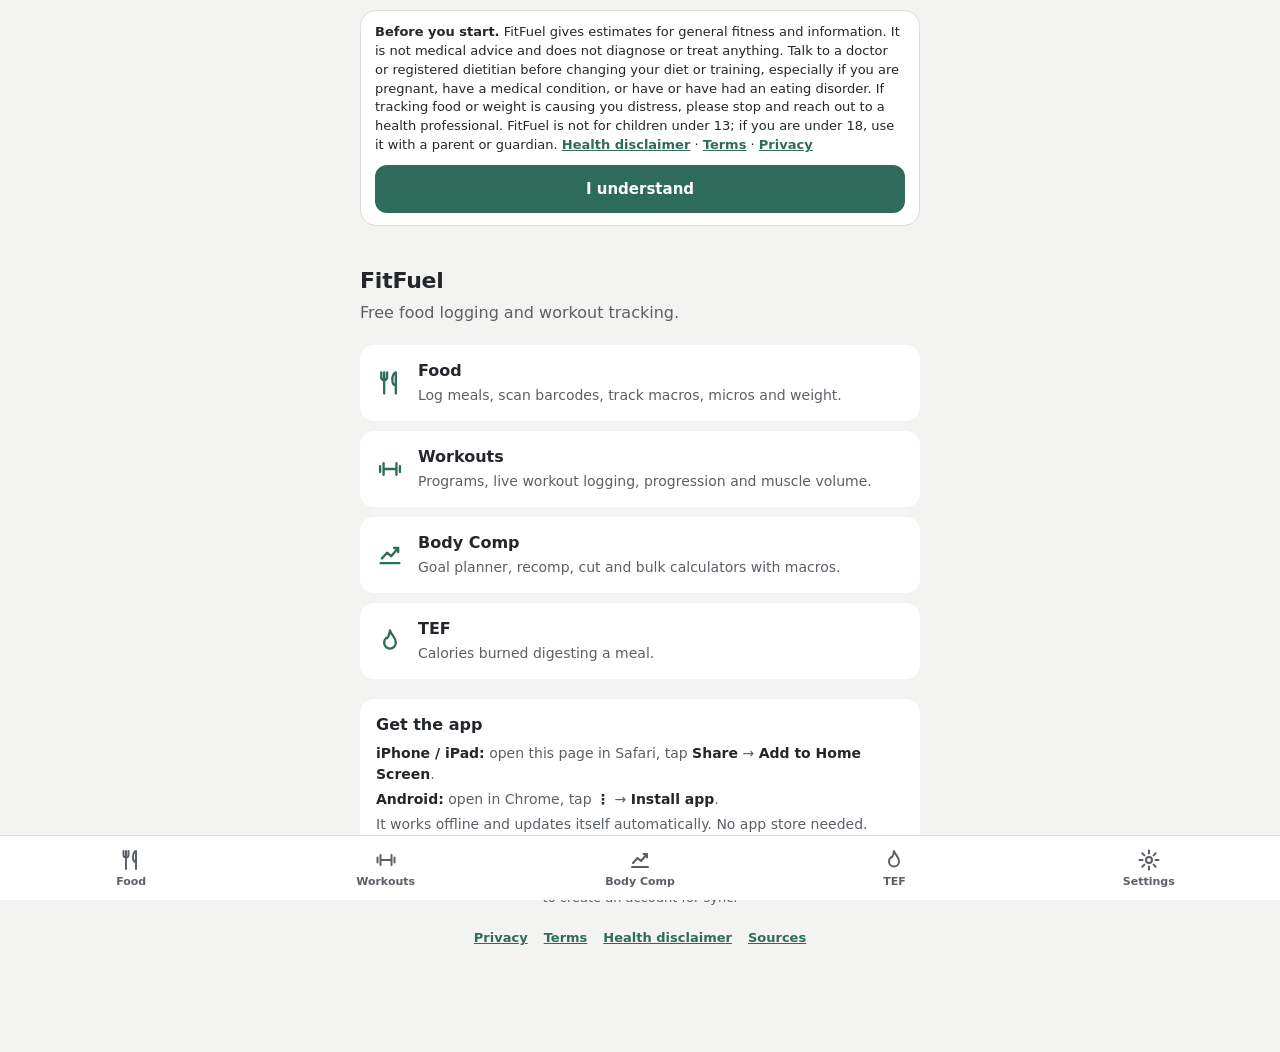
==== commit 91e7cfe9: "Deploy FitFuel 2026-11-19T16:11Z" ====
--- a/fitfuel/index.html
+++ b/fitfuel/index.html
@@ -1 +1 @@
-<!DOCTYPE html> <html lang="en"> <head> <meta charset="utf-8"> <meta name="viewport" content="width=device-width,initial-scale=1,viewport-fit=cover"> <title>FitFuel</title> <link rel="manifest" href="manifest.webmanifest"> <meta name="theme-color" content="#F3F3F1"> <meta name="apple-mobile-web-app-capable" content="yes"> <meta name="mobile-web-app-capable" content="yes"> <meta name="apple-mobile-web-app-title" content="FitFuel"> <meta name="application-name" content="FitFuel"> <meta property="og:site_name" content="FitFuel"> <link rel="apple-touch-icon" href="icons/icon-180.png"> <script>(function(){try{if(/[?&]home=1/.test(location.search))return;var a=localStorage.getItem("ftk.lastTab"),o=window.matchMedia&&window.matchMedia("(display-mode: standalone)").matches||window.navigator.standalone===!0||!!window.Capacitor,e={"log/":1,"workouts/":1,"body-comp/":1,"tef/":1},t=null;try{t=JSON.parse(localStorage.getItem("ftk.settings")||"{}").startTab}catch{}e[t]&&(a=t),e[a]||(a=o?"log/":null),a&&location.replace(a)}catch{}})();</script> <link rel="stylesheet" href="lib/ftk.css"> <script src="lib/sync-config.js"></script> <script src="lib/vault.js"></script> <script src="lib/ftk.js"></script> <script src="lib/sync.js"></script> <script src="lib/sync-ui.js"></script> <style>body{margin:0;font:1rem/1.5 var(--ui);background:var(--paper);color:var(--ink)}.wrap{max-width:35rem;margin:0 auto;padding:max(28px,env(safe-area-inset-top)) 16px 32px}h1{font-size:1.875rem;font-weight:850;margin:0 0 4px;letter-spacing:-.02em}.sub{color:var(--muted);margin:0 0 20px}a.card{display:flex;align-items:center;gap:14px;text-decoration:none;color:inherit;border:1px solid var(--hair);border-radius:16px;padding:14px 16px;margin-bottom:10px;background:var(--card);min-height:44px}a.card svg{width:28px;height:28px;flex:none;fill:none;stroke:var(--accent);stroke-width:2;stroke-linecap:round;stroke-linejoin:round}a.card b{display:block;font-size:1.125rem}a.card span{color:var(--muted);font-size:.875rem}a.card:focus-visible{outline:3px solid var(--focus);outline-offset:2px}.install{border:1px solid var(--hair);border-radius:16px;padding:14px 16px;margin-top:20px;font-size:.875rem;background:var(--card)}.install h2{font-size:1rem;margin:0 0 6px}.install p{margin:4px 0;color:var(--muted)}.install p b{color:var(--ink)}.install button{font:700 1rem var(--ui);border:0;border-radius:12px;min-height:48px;padding:0 18px;background:var(--accent);color:var(--on-accent);cursor:pointer;margin:6px 0}</style> </head> <body> <div class="wrap"> <h1>FitFuel</h1> <p class="sub">Free food logging and workout tracking.</p> <a class="card" href="log/"><svg viewBox="0 0 24 24" aria-hidden="true"><path d="M7 3v8M4.5 3v4a2.5 2.5 0 005 0V3M7 11v10M17 21v-7M17 14c-2 0-3-1.5-3-5s1.5-6 3-6z"/></svg><div><b>Food</b><span>Log meals, scan barcodes, track macros, micros and weight.</span></div></a> <a class="card" href="workouts/"><svg viewBox="0 0 24 24" aria-hidden="true"><path d="M6.5 7v10M3.5 9.5v5M17.5 7v10M20.5 9.5v5M6.5 12h11"/></svg><div><b>Workouts</b><span>Programs, live workout logging, progression and muscle volume.</span></div></a> <a class="card" href="body-comp/"><svg viewBox="0 0 24 24" aria-hidden="true"><path d="M4 19h16M5 15l4.5-5 3.5 3 6-7M15.5 6H19v3.5"/></svg><div><b>Body Comp</b><span>Goal planner, recomp, cut and bulk calculators with macros.</span></div></a> <a class="card" href="tef/"><svg viewBox="0 0 24 24" aria-hidden="true"><path d="M12 3c1 4 5 5.5 5 10.5a5 5 0 01-10 0c0-2 .8-3.2 1.8-4.3C9.6 10.6 11.5 7.5 12 3z"/></svg><div><b>TEF</b><span>Calories burned digesting a meal.</span></div></a> <section class="install" id="install"> <h2>Get the app</h2> <p id="installed" hidden>✓ You're using the installed app. It updates itself whenever we publish changes.</p> <div id="howto"> <button type="button" id="installBtn" hidden>Install FitFuel</button> <p id="ios"><b>iPhone / iPad:</b> open this page in Safari, tap <b>Share</b> → <b>Add to Home Screen</b>.</p> <p id="android"><b>Android:</b> open in Chrome, tap <b>⋮</b> → <b>Install app</b>.</p> <p>It works offline and updates itself automatically. No app store needed.</p> </div> </section> <p class="ftk-note" style="margin-top:1rem;text-align:center">Estimates only, not medical advice. Your data stays on your device unless you choose to create an account for sync.</p> <p class="ftk-legal"><a href="legal/privacy.html">Privacy</a><a href="legal/terms.html">Terms</a><a href="legal/disclaimer.html">Health disclaimer</a><a href="legal/sources.html">Sources</a></p> </div> <script>(function(){var d=window.matchMedia("(display-mode: standalone)").matches||window.navigator.standalone===!0||!!window.Capacitor;d&&(document.getElementById("installed").hidden=!1,document.getElementById("howto").hidden=!0),window.Capacitor&&(document.getElementById("install").hidden=!0);var e=null,n=document.getElementById("installBtn");window.addEventListener("beforeinstallprompt",function(t){t.preventDefault(),e=t,n.hidden=!1}),n.addEventListener("click",function(){e&&(e.prompt(),e.userChoice.finally(function(){e=null,n.hidden=!0}))}),window.addEventListener("appinstalled",function(){n.hidden=!0})})();</script> <script src="nav.js"></script> </body> </html> +<!DOCTYPE html> <html lang="en"> <head> <meta charset="utf-8"> <meta name="viewport" content="width=device-width,initial-scale=1,viewport-fit=cover"> <title>FitFuel</title> <link rel="manifest" href="manifest.webmanifest"> <meta name="theme-color" content="#F3F3F1"> <meta name="apple-mobile-web-app-capable" content="yes"> <meta name="mobile-web-app-capable" content="yes"> <meta name="apple-mobile-web-app-title" content="FitFuel"> <meta name="application-name" content="FitFuel"> <meta property="og:site_name" content="FitFuel"> <link rel="apple-touch-icon" href="icons/icon-180.png"> <script>(function(){try{if(/[?&]home=1/.test(location.search))return;var a=localStorage.getItem("ftk.lastTab"),o=window.matchMedia&&window.matchMedia("(display-mode: standalone)").matches||window.navigator.standalone===!0||!!window.Capacitor,e={"log/":1,"workouts/":1,"body-comp/":1,"tef/":1},t=null;try{t=JSON.parse(localStorage.getItem("ftk.settings")||"{}").startTab}catch{}e[t]&&(a=t),e[a]||(a=o?"log/":null),a&&location.replace(a)}catch{}})();</script> <link rel="stylesheet" href="lib/ftk.css"> <script src="lib/sync-config.js"></script> <script src="lib/vault.js"></script> <script src="lib/ftk.js"></script> <script src="lib/sync.js"></script> <script src="lib/sync-ui.js"></script> <style>body{margin:0;font:1rem/1.5 var(--ui);background:var(--paper);color:var(--ink)}.wrap{max-width:35rem;margin:0 auto;padding:max(28px,env(safe-area-inset-top)) 16px 32px}h1{font-size:1.875rem;font-weight:850;margin:0 0 4px;letter-spacing:-.02em}.sub{color:var(--muted);margin:0 0 20px}a.card{display:flex;align-items:center;gap:14px;text-decoration:none;color:inherit;border:1px solid var(--hair);border-radius:16px;padding:14px 16px;margin-bottom:10px;background:var(--card);min-height:44px}a.card svg{width:28px;height:28px;flex:none;fill:none;stroke:var(--accent);stroke-width:2;stroke-linecap:round;stroke-linejoin:round}a.card b{display:block;font-size:1.125rem}a.card span{color:var(--muted);font-size:.875rem}a.card:focus-visible{outline:3px solid var(--focus);outline-offset:2px}.install{border:1px solid var(--hair);border-radius:16px;padding:14px 16px;margin-top:20px;font-size:.875rem;background:var(--card)}.install h2{font-size:1rem;margin:0 0 6px}.install p{margin:4px 0;color:var(--muted)}.install p b{color:var(--ink)}.install button{font:700 1rem var(--ui);border:0;border-radius:12px;min-height:48px;padding:0 18px;background:var(--accent);color:var(--on-accent);cursor:pointer;margin:6px 0}html,body{overflow-x:hidden}h1{font-size:1.375rem;font-weight:700;letter-spacing:-.01em}a.card,.install{border:0;border-radius:14px}a.card b{font-size:1rem;font-weight:600}</style> </head> <body> <div class="wrap"> <h1>FitFuel</h1> <p class="sub">Free food logging and workout tracking.</p> <a class="card" href="log/"><svg viewBox="0 0 24 24" aria-hidden="true"><path d="M7 3v8M4.5 3v4a2.5 2.5 0 005 0V3M7 11v10M17 21v-7M17 14c-2 0-3-1.5-3-5s1.5-6 3-6z"/></svg><div><b>Food</b><span>Log meals, scan barcodes, track macros, micros and weight.</span></div></a> <a class="card" href="workouts/"><svg viewBox="0 0 24 24" aria-hidden="true"><path d="M6.5 7v10M3.5 9.5v5M17.5 7v10M20.5 9.5v5M6.5 12h11"/></svg><div><b>Workouts</b><span>Programs, live workout logging, progression and muscle volume.</span></div></a> <a class="card" href="body-comp/"><svg viewBox="0 0 24 24" aria-hidden="true"><path d="M4 19h16M5 15l4.5-5 3.5 3 6-7M15.5 6H19v3.5"/></svg><div><b>Body Comp</b><span>Goal planner, recomp, cut and bulk calculators with macros.</span></div></a> <a class="card" href="tef/"><svg viewBox="0 0 24 24" aria-hidden="true"><path d="M12 3c1 4 5 5.5 5 10.5a5 5 0 01-10 0c0-2 .8-3.2 1.8-4.3C9.6 10.6 11.5 7.5 12 3z"/></svg><div><b>TEF</b><span>Calories burned digesting a meal.</span></div></a> <section class="install" id="install"> <h2>Get the app</h2> <p id="installed" hidden>✓ You're using the installed app. It updates itself whenever we publish changes.</p> <div id="howto"> <button type="button" id="installBtn" hidden>Install FitFuel</button> <p id="ios"><b>iPhone / iPad:</b> open this page in Safari, tap <b>Share</b> → <b>Add to Home Screen</b>.</p> <p id="android"><b>Android:</b> open in Chrome, tap <b>⋮</b> → <b>Install app</b>.</p> <p>It works offline and updates itself automatically. No app store needed.</p> </div> </section> <p class="ftk-note" style="margin-top:1rem;text-align:center">Estimates only, not medical advice. Your data stays on your device unless you choose to create an account for sync.</p> <p class="ftk-legal"><a href="legal/privacy.html">Privacy</a><a href="legal/terms.html">Terms</a><a href="legal/disclaimer.html">Health disclaimer</a><a href="legal/sources.html">Sources</a></p> </div> <script>(function(){var d=window.matchMedia("(display-mode: standalone)").matches||window.navigator.standalone===!0||!!window.Capacitor;d&&(document.getElementById("installed").hidden=!1,document.getElementById("howto").hidden=!0),window.Capacitor&&(document.getElementById("install").hidden=!0);var e=null,n=document.getElementById("installBtn");window.addEventListener("beforeinstallprompt",function(t){t.preventDefault(),e=t,n.hidden=!1}),n.addEventListener("click",function(){e&&(e.prompt(),e.userChoice.finally(function(){e=null,n.hidden=!0}))}),window.addEventListener("appinstalled",function(){n.hidden=!0})})();</script> <script src="nav.js"></script> </body> </html> 
--- a/fitfuel/lib/ftk.css
+++ b/fitfuel/lib/ftk.css
@@ -1 +1 @@
-:root{--paper: #F3F3F1;--card: #FFFFFF;--ink: #23272B;--muted: #5A6066;--hair: #DCDCD8;--soft: #E9E9E6;--accent: #2F6B5B;--on-accent: #FFFFFF;--good: #2C7A4B;--over: #B5433A;--warn: #8F5E0F;--focus: #2B6CB0;--ui: system-ui, -apple-system, "Segoe UI", Roboto, "Helvetica Neue", Arial, sans-serif;--mono: ui-monospace, "SF Mono", Menlo, Consolas, monospace;color-scheme:light}@media(prefers-color-scheme:dark){:root:not([data-theme=light]){--paper: #131415;--card: #1D1F21;--ink: #ECEBE8;--muted: #A0A4A8;--hair: #303236;--soft: #282A2D;--accent: #8FC4B1;--on-accent: #14201C;--good: #86C9A0;--over: #EC9A8F;--warn: #E0B870;--focus: #90B8E0;color-scheme:dark}}:root[data-theme=dark]{--paper: #131415;--card: #1D1F21;--ink: #ECEBE8;--muted: #A0A4A8;--hair: #303236;--soft: #282A2D;--accent: #8FC4B1;--on-accent: #14201C;--good: #86C9A0;--over: #EC9A8F;--warn: #E0B870;--focus: #90B8E0;color-scheme:dark}:root{--ftk-gap: 1rem;--ftk-pad: 1.125rem}:root[data-density=compact]{--ftk-gap: .625rem;--ftk-pad: .75rem}:root[data-contrast=more]{--muted: #3D4247;--hair: #8C887E;--soft: #E3E0D8;--text-muted: #3D4247;--border: #8C887E}:root[data-contrast=more][data-theme=dark]{--muted: #D0D4D8;--hair: #737A82;--soft: #383C42;--text-muted: #D0D4D8;--border: #737A82}@media(prefers-color-scheme:dark){:root[data-contrast=more]:not([data-theme=light]){--muted: #D0D4D8;--hair: #737A82;--soft: #383C42;--text-muted: #D0D4D8;--border: #737A82}}@media(prefers-contrast:more){:root:not([data-contrast]):not([data-theme=dark]){--muted: #3D4247;--hair: #8C887E;--text-muted: #3D4247;--border: #8C887E}:root:not([data-contrast])[data-theme=dark]{--muted: #D0D4D8;--hair: #737A82;--text-muted: #D0D4D8;--border: #737A82}}@media(prefers-contrast:more)and (prefers-color-scheme:dark){:root:not([data-contrast]):not([data-theme=light]){--muted: #D0D4D8;--hair: #737A82;--text-muted: #D0D4D8;--border: #737A82}}:root[data-motion=reduce] *,:root[data-motion=reduce] *:before,:root[data-motion=reduce] *:after{animation-duration:.001ms!important;animation-iteration-count:1!important;transition-duration:.001ms!important;scroll-behavior:auto!important}:root[data-ts=s]{font-size:87.5%}:root[data-ts=l]{font-size:112.5%}:root[data-ts=xl]{font-size:125%}html{-webkit-text-size-adjust:100%;overflow-x:hidden}.ftk-nav{position:fixed;left:0;right:0;bottom:0;z-index:50;display:flex;justify-content:space-around;background:var(--card);border-top:1px solid var(--hair);padding:4px max(4px,env(safe-area-inset-right,0px)) calc(4px + var(--ftk-ad-space, 0px) + env(safe-area-inset-bottom,0px)) max(4px,env(safe-area-inset-left,0px));font:600 min(.6875rem,12px)/1.2 var(--ui);-webkit-tap-highlight-color:transparent}.ftk-nav a,.ftk-nav button{flex:1 1 0;min-width:0;min-height:48px;display:flex;flex-direction:column;align-items:center;justify-content:center;gap:3px;text-decoration:none;color:var(--muted);background:none;border:0;margin:0;padding:4px 0;border-radius:12px;font:inherit;cursor:pointer}.ftk-nav svg{width:24px;height:24px;fill:none;stroke:currentColor;stroke-width:2;stroke-linecap:round;stroke-linejoin:round;flex:none}.ftk-nav span{max-width:100%;overflow:hidden;text-overflow:ellipsis;white-space:nowrap}.ftk-nav .on{color:var(--accent);font-weight:700}.ftk-nav a:focus-visible,.ftk-nav button:focus-visible{outline:3px solid var(--focus);outline-offset:-3px}body{padding-bottom:calc(60px + var(--ftk-ad-space, 0px) + env(safe-area-inset-bottom,0px))!important}.ftk-nav:after{content:"";position:absolute;left:0;right:0;bottom:calc(var(--ftk-ad-h, 0px) + env(safe-area-inset-bottom,0px));border-top:1px solid var(--hair);display:none}:root.ftk-ad .ftk-nav:after{display:block}.ftk-adpreview{position:fixed;left:50%;transform:translate(-50%);bottom:env(safe-area-inset-bottom,0px);z-index:51;width:min(100%,400px);height:var(--ftk-ad-h, 50px);display:flex;align-items:center;justify-content:center;background:repeating-linear-gradient(45deg,var(--hair) 0 8px,transparent 8px 16px);color:var(--muted);font:600 12px/1 var(--ui);pointer-events:none}.ftk-scrim{position:fixed;inset:0;top:var(--ftk-vvt, 0px);bottom:auto;height:var(--ftk-vvh, 100%);z-index:90;background:#00000080;opacity:0;transition:opacity .18s;font:500 1rem/1.4 var(--ui);color:var(--ink)}.ftk-scrim.open{opacity:1}.ftk-sheet{position:absolute;left:50%;bottom:0;width:100%;max-width:35rem;max-height:92%;overflow-y:auto;overscroll-behavior:contain;box-sizing:border-box;transform:translate(-50%,100%);transition:transform .2s ease-out;background:var(--card);border-radius:1.25rem 1.25rem 0 0;padding:.875rem max(1rem,env(safe-area-inset-right,0px)) calc(1.25rem + env(safe-area-inset-bottom,0px)) max(1rem,env(safe-area-inset-left,0px))}.ftk-scrim.open .ftk-sheet{transform:translate(-50%)}@media(prefers-reduced-motion:reduce){.ftk-scrim,.ftk-sheet{transition:none}}.ftk-sheet *{box-sizing:border-box}.ftk-head{display:flex;align-items:center;justify-content:space-between;gap:.625rem;margin-bottom:.5rem}.ftk-head h2{margin:0;font-size:1.375rem;font-weight:700;letter-spacing:-.02em}.ftk-x{width:2.75rem;height:2.75rem;min-width:44px;min-height:44px;display:grid;place-items:center;border:1px solid var(--hair);background:var(--card);color:var(--ink);border-radius:.75rem;cursor:pointer;padding:0}.ftk-x svg,.ftk-btn svg,.ftk-seg svg{width:1.25rem;height:1.25rem;fill:none;stroke:currentColor;stroke-width:2.2;stroke-linecap:round;stroke-linejoin:round;flex:none}.ftk-lbl{display:block;margin:.875rem 0 .375rem;font-size:.8125rem;font-weight:700;letter-spacing:.04em;text-transform:uppercase;color:var(--muted)}.ftk-seg{display:grid;grid-auto-flow:column;grid-auto-columns:1fr;border:1px solid var(--hair);border-radius:.75rem;overflow:hidden}.ftk-seg label{position:relative;display:block;cursor:pointer}.ftk-seg input{position:absolute;opacity:0;inset:0;width:100%;height:100%;margin:0;cursor:pointer}.ftk-seg span{display:flex;align-items:center;justify-content:center;gap:.375rem;min-height:max(2.875rem,44px);padding:0 .25rem;font-size:.9375rem;font-weight:700;color:var(--ink)}.ftk-seg input:checked+span{background:var(--ink);color:var(--paper)}.ftk-seg input:focus-visible+span{outline:3px solid var(--focus);outline-offset:-4px}.ftk-note{margin:.375rem 0 0;font-size:.8125rem;color:var(--muted)}.ftk-more{margin:.875rem 0 0;border:1px solid var(--hair);border-radius:.75rem;padding:0 .75rem}.ftk-more>summary{min-height:3rem;display:flex;align-items:center;font-weight:750;cursor:pointer}.ftk-more[open]{padding-bottom:.75rem}.ftk-more>summary:focus-visible{outline:3px solid var(--focus);outline-offset:2px;border-radius:.5rem}.ftk-select{display:block;width:100%;margin-top:.25rem;min-height:max(3rem,44px);padding:0 .75rem;border-radius:.75rem;border:1px solid var(--hair);background:var(--paper);color:var(--ink);font:600 1rem var(--ui)}.ftk-select:focus-visible{outline:3px solid var(--focus);outline-offset:1px}.ftk-check span small{display:block;font-size:.8125rem;color:var(--muted);font-weight:500}.ftk-clist{list-style:none;margin:.5rem 0 0;padding:0}.ftk-crow{display:flex;align-items:center;gap:.5rem;padding:.25rem 0;border-top:1px solid var(--hair)}.ftk-crow:first-child{border-top:0}.ftk-crow .ftk-check{flex:1;margin:0;align-items:center;font-weight:650;font-size:.9375rem}.ftk-crow.off .ftk-check span{color:var(--muted)}.ftk-crow .ftk-x:disabled{opacity:.3;cursor:default}.ftk-crow small{font-weight:500;color:var(--muted);font-size:.75rem}.ftk-cbtn{display:inline-flex;align-items:center;gap:.375rem;min-height:44px;padding:0 .75rem;border-radius:.75rem;border:1px solid var(--hair);background:var(--card);color:var(--ink);font:600 .8125rem var(--ui);cursor:pointer;flex:none}.ftk-cbtn svg{width:1.125rem;height:1.125rem;fill:none;stroke:currentColor;stroke-width:2.2;stroke-linecap:round;stroke-linejoin:round}.ftk-cbtn:focus-visible{outline:3px solid var(--focus);outline-offset:2px}.ftk-btns{display:grid;grid-template-columns:1fr 1fr;gap:.5rem}.ftk-btn{position:relative;display:flex;align-items:center;justify-content:center;gap:.5rem;min-height:max(3rem,44px);padding:0 .75rem;border-radius:.75rem;border:1px solid var(--hair);background:var(--card);color:var(--ink);font:600 .9375rem var(--ui);cursor:pointer;text-decoration:none;text-align:center}.ftk-btn.pri{background:var(--accent);border-color:var(--accent);color:var(--on-accent)}.ftk-btn.danger{background:var(--over);border-color:var(--over);color:#fff}:root[data-theme=dark] .ftk-btn.danger{color:#14201c}@media(prefers-color-scheme:dark){:root:not([data-theme=light]) .ftk-btn.danger{color:#14201c}}.ftk-btn input[type=file]{position:absolute;inset:0;width:100%;height:100%;opacity:0;cursor:pointer}.ftk-btn:focus-visible,.ftk-btn:focus-within,.ftk-x:focus-visible{outline:3px solid var(--focus);outline-offset:2px}.ftk-msg{margin:.5rem 0 0;font-size:.875rem;font-weight:600;color:var(--ink);min-height:1.2em;overflow-wrap:anywhere}.ftk-msg.err{color:var(--over)}.ftk-links{display:grid;gap:.5rem;margin-top:.875rem}.ftk-foot{margin:1rem 0 0;font-size:.75rem;color:var(--muted);text-align:center}.ftk-legal{margin:.5rem 0 0;display:flex;flex-wrap:wrap;justify-content:center;gap:.25rem 1rem;font-size:.8125rem}.ftk-legal a,.ftk-note a,.ftk-notice a,.ftk-check a{color:var(--accent);font-weight:700}.ftk-legal a{display:inline-flex;align-items:center;min-height:44px}.ftk-field{display:block;margin:.5rem 0 0;font-size:.8125rem;font-weight:700;color:var(--muted)}.ftk-field input{display:block;width:100%;margin-top:.25rem;min-height:max(3rem,44px);padding:0 .75rem;border-radius:.75rem;border:1px solid var(--hair);background:var(--paper);color:var(--ink);font:500 1rem var(--ui)}.ftk-field input:focus-visible{outline:3px solid var(--focus);outline-offset:1px}.ftk-field label{display:block}.ftk-pw{position:relative;display:block}.ftk-pw input{padding-right:3.25rem}.ftk-eye{position:absolute;right:.125rem;top:.25rem;bottom:0;width:3rem;min-width:44px;display:grid;place-items:center;background:none;border:0;padding:0;color:var(--muted);cursor:pointer;border-radius:.625rem}.ftk-eye svg{width:1.375rem;height:1.375rem;fill:none;stroke:currentColor;stroke-width:2;stroke-linecap:round;stroke-linejoin:round}.ftk-eye[aria-pressed=true]{color:var(--accent)}.ftk-eye:focus-visible{outline:3px solid var(--focus);outline-offset:-3px}.ftk-check{display:flex;gap:.625rem;align-items:flex-start;margin:.75rem 0 0;font-size:.875rem;min-height:44px}.ftk-check input{width:1.375rem;height:1.375rem;min-width:22px;min-height:22px;margin:.125rem 0 0;flex:none;accent-color:var(--accent)}.ftk-stat{margin:0 0 .5rem;font-size:.9375rem;font-weight:600;overflow-wrap:anywhere}.ftk-stat small{display:block;font-size:.8125rem;font-weight:500;color:var(--muted)}.ftk-stat .err{color:var(--over)}.ftk-btns.one{grid-template-columns:1fr}.ftk-btns+.ftk-btns{margin-top:.5rem}.ftk-link{background:none;border:0;padding:0 .25rem;min-height:44px;color:var(--accent);font:600 .875rem var(--ui);cursor:pointer;text-decoration:underline}.ftk-link:focus-visible{outline:3px solid var(--focus);outline-offset:2px;border-radius:.375rem}.ftk-snap{display:flex;align-items:center;justify-content:space-between;gap:.5rem;margin-top:.375rem;font-size:.8125rem;color:var(--muted)}.ftk-snap .ftk-btn{min-height:44px;flex:none}.ftk-notice{box-sizing:border-box;max-width:35rem;margin:max(.625rem,env(safe-area-inset-top,0px)) auto .625rem;padding:.75rem .875rem;border:1px solid var(--hair);border-radius:1rem;background:var(--card);color:var(--ink);font:500 .8125rem/1.45 var(--ui);width:calc(100% - 1.5rem)}.ftk-notice p{margin:0 0 .625rem}.ftk-notice .ftk-btn{width:100%}.ftk-toast{position:fixed;left:50%;transform:translate(-50%);top:calc(10px + env(safe-area-inset-top,0px));z-index:95;width:min(32rem,calc(100% - 1.5rem));box-sizing:border-box;background:var(--ink);color:var(--paper);font:600 .875rem/1.4 var(--ui);padding:.75rem .875rem;border-radius:.875rem;box-shadow:0 4px 16px #00000040;display:flex;gap:.75rem;align-items:flex-start}.ftk-toast button{flex:none;font:600 .8125rem var(--ui);border:0;border-radius:999px;min-height:44px;padding:0 .875rem;background:var(--paper);color:var(--ink);cursor:pointer}.ftk-doc{max-width:42rem;margin:0 auto;padding:max(1.25rem,env(safe-area-inset-top,0px)) 1rem 3rem;font:1rem/1.6 var(--ui);color:var(--ink);overflow-wrap:anywhere}.ftk-doc h1{font-size:1.75rem;font-weight:700;letter-spacing:-.02em;margin:.5rem 0 .25rem;line-height:1.2}.ftk-doc h2{font-size:1.1875rem;margin:1.75rem 0 .375rem;line-height:1.3}.ftk-doc p,.ftk-doc li{margin:.5rem 0}.ftk-doc ul{padding-left:1.25rem}.ftk-doc a{color:var(--accent);font-weight:600}.ftk-doc .meta{color:var(--muted);font-size:.875rem}.ftk-doc .todo{background:var(--soft);border:1px dashed var(--warn);border-radius:.375rem;padding:0 .25rem;font-weight:700}.ftk-doc .box{border:1px solid var(--hair);background:var(--card);border-radius:1rem;padding:.75rem 1rem;margin:1rem 0}.ftk-doc table{border-collapse:collapse;width:100%;font-size:.9375rem}.ftk-doc th,.ftk-doc td{border-bottom:1px solid var(--hair);text-align:left;padding:.5rem .5rem .5rem 0;vertical-align:top}.ftk-doc nav.back a{display:inline-flex;align-items:center;min-height:44px}.ftk-doc nav.more{margin-top:2rem;padding-top:.75rem;border-top:1px solid var(--hair);display:flex;flex-wrap:wrap;gap:0 1.25rem;font-size:.9375rem}.ftk-doc nav.more a{display:inline-flex;align-items:center;min-height:44px}body.ftk-docpage{margin:0;background:var(--paper);padding-bottom:0!important}[hidden]{display:none!important}.ftk-sheet{overflow-x:hidden;border-radius:1.125rem 1.125rem 0 0}.ftk-sheet input[type=time],.ftk-sheet input[type=date]{min-width:0;max-width:100%}.ftk-head h2{font-size:1.375rem;letter-spacing:-.01em}.ftk-lbl{text-transform:none;letter-spacing:0;font-weight:600}.ftk-x{border:0;background:var(--soft);border-radius:.625rem}.ftk-seg{border:0;background:var(--soft);border-radius:.625rem;padding:3px;gap:3px;overflow:visible}.ftk-seg span{border-radius:.5rem;min-height:max(2.5rem,44px);font-weight:600}.ftk-btn{border:0;background:var(--soft);font-weight:600}.ftk-btn.pri{background:var(--accent)}.ftk-btn.danger{background:var(--over)}.ftk-field input{border:1px solid transparent;background:var(--soft);border-radius:.625rem}.ftk-field input:focus{border-color:var(--accent)}
+:root{--paper: #F3F3F1;--card: #FFFFFF;--ink: #23272B;--muted: #5A6066;--hair: #DCDCD8;--soft: #E9E9E6;--accent: #2F6B5B;--on-accent: #FFFFFF;--good: #2C7A4B;--over: #B5433A;--warn: #8F5E0F;--focus: #2B6CB0;--ui: system-ui, -apple-system, "Segoe UI", Roboto, "Helvetica Neue", Arial, sans-serif;--mono: ui-monospace, "SF Mono", Menlo, Consolas, monospace;color-scheme:light}@media(prefers-color-scheme:dark){:root:not([data-theme=light]){--paper: #131415;--card: #1D1F21;--ink: #ECEBE8;--muted: #A0A4A8;--hair: #303236;--soft: #282A2D;--accent: #8FC4B1;--on-accent: #14201C;--good: #86C9A0;--over: #EC9A8F;--warn: #E0B870;--focus: #90B8E0;color-scheme:dark}}:root[data-theme=dark]{--paper: #131415;--card: #1D1F21;--ink: #ECEBE8;--muted: #A0A4A8;--hair: #303236;--soft: #282A2D;--accent: #8FC4B1;--on-accent: #14201C;--good: #86C9A0;--over: #EC9A8F;--warn: #E0B870;--focus: #90B8E0;color-scheme:dark}:root{--ftk-gap: 1rem;--ftk-pad: 1.125rem}:root[data-density=compact]{--ftk-gap: .625rem;--ftk-pad: .75rem}:root[data-contrast=more]{--muted: #3D4247;--hair: #8C887E;--soft: #E3E0D8;--text-muted: #3D4247;--border: #8C887E}:root[data-contrast=more][data-theme=dark]{--muted: #D0D4D8;--hair: #737A82;--soft: #383C42;--text-muted: #D0D4D8;--border: #737A82}@media(prefers-color-scheme:dark){:root[data-contrast=more]:not([data-theme=light]){--muted: #D0D4D8;--hair: #737A82;--soft: #383C42;--text-muted: #D0D4D8;--border: #737A82}}@media(prefers-contrast:more){:root:not([data-contrast]):not([data-theme=dark]){--muted: #3D4247;--hair: #8C887E;--text-muted: #3D4247;--border: #8C887E}:root:not([data-contrast])[data-theme=dark]{--muted: #D0D4D8;--hair: #737A82;--text-muted: #D0D4D8;--border: #737A82}}@media(prefers-contrast:more)and (prefers-color-scheme:dark){:root:not([data-contrast]):not([data-theme=light]){--muted: #D0D4D8;--hair: #737A82;--text-muted: #D0D4D8;--border: #737A82}}:root[data-motion=reduce] *,:root[data-motion=reduce] *:before,:root[data-motion=reduce] *:after{animation-duration:.001ms!important;animation-iteration-count:1!important;transition-duration:.001ms!important;scroll-behavior:auto!important}:root[data-ts=s]{font-size:87.5%}:root[data-ts=l]{font-size:112.5%}:root[data-ts=xl]{font-size:125%}html{-webkit-text-size-adjust:100%;overflow-x:hidden}.ftk-nav{position:fixed;left:0;right:0;bottom:0;z-index:50;display:flex;justify-content:space-around;background:var(--card);border-top:1px solid var(--hair);padding:4px max(4px,env(safe-area-inset-right,0px)) calc(4px + var(--ftk-ad-space, 0px) + env(safe-area-inset-bottom,0px)) max(4px,env(safe-area-inset-left,0px));font:600 min(.6875rem,12px)/1.2 var(--ui);-webkit-tap-highlight-color:transparent}.ftk-nav a,.ftk-nav button{flex:1 1 0;min-width:0;min-height:48px;display:flex;flex-direction:column;align-items:center;justify-content:center;gap:3px;text-decoration:none;color:var(--muted);background:none;border:0;margin:0;padding:4px 0;border-radius:12px;font:inherit;cursor:pointer}.ftk-nav svg{width:24px;height:24px;fill:none;stroke:currentColor;stroke-width:2;stroke-linecap:round;stroke-linejoin:round;flex:none}.ftk-nav span{max-width:100%;overflow:hidden;text-overflow:ellipsis;white-space:nowrap}.ftk-nav .on{color:var(--accent);font-weight:700}.ftk-nav a:focus-visible,.ftk-nav button:focus-visible{outline:3px solid var(--focus);outline-offset:-3px}body{padding-bottom:calc(60px + var(--ftk-ad-space, 0px) + env(safe-area-inset-bottom,0px))!important}.ftk-nav:after{content:"";position:absolute;left:0;right:0;bottom:calc(var(--ftk-ad-h, 0px) + env(safe-area-inset-bottom,0px));border-top:1px solid var(--hair);display:none}:root.ftk-ad .ftk-nav:after{display:block}.ftk-adpreview{position:fixed;left:50%;transform:translate(-50%);bottom:env(safe-area-inset-bottom,0px);z-index:51;width:min(100%,400px);height:var(--ftk-ad-h, 50px);display:flex;align-items:center;justify-content:center;background:repeating-linear-gradient(45deg,var(--hair) 0 8px,transparent 8px 16px);color:var(--muted);font:600 12px/1 var(--ui);pointer-events:none}.ftk-scrim{position:fixed;inset:0;top:var(--ftk-vvt, 0px);bottom:auto;height:var(--ftk-vvh, 100%);z-index:90;background:#00000080;opacity:0;transition:opacity .18s;font:500 1rem/1.4 var(--ui);color:var(--ink)}.ftk-scrim.open{opacity:1}.ftk-sheet{position:absolute;left:50%;bottom:0;width:100%;max-width:35rem;max-height:92%;overflow-y:auto;overscroll-behavior:contain;box-sizing:border-box;transform:translate(-50%,100%);transition:transform .2s ease-out;background:var(--card);border-radius:1.25rem 1.25rem 0 0;padding:.875rem max(1rem,env(safe-area-inset-right,0px)) calc(1.25rem + env(safe-area-inset-bottom,0px)) max(1rem,env(safe-area-inset-left,0px))}.ftk-scrim.open .ftk-sheet{transform:translate(-50%)}@media(prefers-reduced-motion:reduce){.ftk-scrim,.ftk-sheet{transition:none}}.ftk-sheet *{box-sizing:border-box}.ftk-head{display:flex;align-items:center;justify-content:space-between;gap:.625rem;margin-bottom:.5rem}.ftk-head h2{margin:0;font-size:1.375rem;font-weight:700;letter-spacing:-.02em}.ftk-x{width:2.75rem;height:2.75rem;min-width:44px;min-height:44px;display:grid;place-items:center;border:1px solid var(--hair);background:var(--card);color:var(--ink);border-radius:.75rem;cursor:pointer;padding:0}.ftk-x svg,.ftk-btn svg,.ftk-seg svg{width:1.25rem;height:1.25rem;fill:none;stroke:currentColor;stroke-width:2.2;stroke-linecap:round;stroke-linejoin:round;flex:none}.ftk-lbl{display:block;margin:.875rem 0 .375rem;font-size:.8125rem;font-weight:700;letter-spacing:.04em;text-transform:uppercase;color:var(--muted)}.ftk-seg{display:grid;grid-auto-flow:column;grid-auto-columns:1fr;border:1px solid var(--hair);border-radius:.75rem;overflow:hidden}.ftk-seg label{position:relative;display:block;cursor:pointer}.ftk-seg input{position:absolute;opacity:0;inset:0;width:100%;height:100%;margin:0;cursor:pointer}.ftk-seg span{display:flex;align-items:center;justify-content:center;gap:.375rem;min-height:max(2.875rem,44px);padding:0 .25rem;font-size:.9375rem;font-weight:700;color:var(--ink)}.ftk-seg input:checked+span{background:var(--ink);color:var(--paper)}.ftk-seg input:focus-visible+span{outline:3px solid var(--focus);outline-offset:-4px}.ftk-note{margin:.375rem 0 0;font-size:.8125rem;color:var(--muted)}.ftk-more{margin:.875rem 0 0;border:1px solid var(--hair);border-radius:.75rem;padding:0 .75rem}.ftk-more>summary{min-height:3rem;display:flex;align-items:center;font-weight:750;cursor:pointer}.ftk-more[open]{padding-bottom:.75rem}.ftk-more>summary:focus-visible{outline:3px solid var(--focus);outline-offset:2px;border-radius:.5rem}.ftk-select{display:block;width:100%;margin-top:.25rem;min-height:max(3rem,44px);padding:0 .75rem;border-radius:.75rem;border:1px solid var(--hair);background:var(--paper);color:var(--ink);font:600 1rem var(--ui)}.ftk-select:focus-visible{outline:3px solid var(--focus);outline-offset:1px}.ftk-check span small{display:block;font-size:.8125rem;color:var(--muted);font-weight:500}.ftk-clist{list-style:none;margin:.5rem 0 0;padding:0}.ftk-crow{display:flex;align-items:center;gap:.5rem;padding:.25rem 0;border-top:1px solid var(--hair)}.ftk-crow:first-child{border-top:0}.ftk-crow .ftk-check{flex:1;margin:0;align-items:center;font-weight:650;font-size:.9375rem}.ftk-crow.off .ftk-check span{color:var(--muted)}.ftk-crow .ftk-x:disabled{opacity:.3;cursor:default}.ftk-crow small{font-weight:500;color:var(--muted);font-size:.75rem}.ftk-cbtn{display:inline-flex;align-items:center;gap:.375rem;min-height:44px;padding:0 .75rem;border-radius:.75rem;border:1px solid var(--hair);background:var(--card);color:var(--ink);font:600 .8125rem var(--ui);cursor:pointer;flex:none}.ftk-cbtn svg{width:1.125rem;height:1.125rem;fill:none;stroke:currentColor;stroke-width:2.2;stroke-linecap:round;stroke-linejoin:round}.ftk-cbtn:focus-visible{outline:3px solid var(--focus);outline-offset:2px}.ftk-btns{display:grid;grid-template-columns:1fr 1fr;gap:.5rem}.ftk-btn{position:relative;display:flex;align-items:center;justify-content:center;gap:.5rem;min-height:max(3rem,44px);padding:0 .75rem;border-radius:.75rem;border:1px solid var(--hair);background:var(--card);color:var(--ink);font:600 .9375rem var(--ui);cursor:pointer;text-decoration:none;text-align:center}.ftk-btn.pri{background:var(--accent);border-color:var(--accent);color:var(--on-accent)}.ftk-btn.danger{background:var(--over);border-color:var(--over);color:#fff}:root[data-theme=dark] .ftk-btn.danger{color:#14201c}@media(prefers-color-scheme:dark){:root:not([data-theme=light]) .ftk-btn.danger{color:#14201c}}.ftk-btn input[type=file]{position:absolute;inset:0;width:100%;height:100%;opacity:0;cursor:pointer}.ftk-btn:focus-visible,.ftk-btn:focus-within,.ftk-x:focus-visible{outline:3px solid var(--focus);outline-offset:2px}.ftk-msg{margin:.5rem 0 0;font-size:.875rem;font-weight:600;color:var(--ink);min-height:1.2em;overflow-wrap:anywhere}.ftk-msg.err{color:var(--over)}.ftk-links{display:grid;gap:.5rem;margin-top:.875rem}.ftk-foot{margin:1rem 0 0;font-size:.75rem;color:var(--muted);text-align:center}.ftk-legal{margin:.5rem 0 0;display:flex;flex-wrap:wrap;justify-content:center;gap:.25rem 1rem;font-size:.8125rem}.ftk-legal a,.ftk-note a,.ftk-notice a,.ftk-check a{color:var(--accent);font-weight:700}.ftk-legal a{display:inline-flex;align-items:center;min-height:44px}.ftk-field{display:block;margin:.5rem 0 0;font-size:.8125rem;font-weight:700;color:var(--muted)}.ftk-field input{display:block;width:100%;margin-top:.25rem;min-height:max(3rem,44px);padding:0 .75rem;border-radius:.75rem;border:1px solid var(--hair);background:var(--paper);color:var(--ink);font:500 1rem var(--ui)}.ftk-field input:focus-visible{outline:3px solid var(--focus);outline-offset:1px}.ftk-field label{display:block}.ftk-pw{position:relative;display:block}.ftk-pw input{padding-right:3.25rem}.ftk-eye{position:absolute;right:.125rem;top:.25rem;bottom:0;width:3rem;min-width:44px;display:grid;place-items:center;background:none;border:0;padding:0;color:var(--muted);cursor:pointer;border-radius:.625rem}.ftk-eye svg{width:1.375rem;height:1.375rem;fill:none;stroke:currentColor;stroke-width:2;stroke-linecap:round;stroke-linejoin:round}.ftk-eye[aria-pressed=true]{color:var(--accent)}.ftk-eye:focus-visible{outline:3px solid var(--focus);outline-offset:-3px}.ftk-check{display:flex;gap:.625rem;align-items:flex-start;margin:.75rem 0 0;font-size:.875rem;min-height:44px}.ftk-check input{width:1.375rem;height:1.375rem;min-width:22px;min-height:22px;margin:.125rem 0 0;flex:none;accent-color:var(--accent)}.ftk-stat{margin:0 0 .5rem;font-size:.9375rem;font-weight:600;overflow-wrap:anywhere}.ftk-stat small{display:block;font-size:.8125rem;font-weight:500;color:var(--muted)}.ftk-stat .err{color:var(--over)}.ftk-btns.one{grid-template-columns:1fr}.ftk-btns+.ftk-btns{margin-top:.5rem}.ftk-link{background:none;border:0;padding:0 .25rem;min-height:44px;color:var(--accent);font:600 .875rem var(--ui);cursor:pointer;text-decoration:underline}.ftk-link:focus-visible{outline:3px solid var(--focus);outline-offset:2px;border-radius:.375rem}.ftk-snap{display:flex;align-items:center;justify-content:space-between;gap:.5rem;margin-top:.375rem;font-size:.8125rem;color:var(--muted)}.ftk-snap .ftk-btn{min-height:44px;flex:none}.ftk-notice{box-sizing:border-box;max-width:35rem;margin:max(.625rem,env(safe-area-inset-top,0px)) auto .625rem;padding:.75rem .875rem;border:1px solid var(--hair);border-radius:1rem;background:var(--card);color:var(--ink);font:500 .8125rem/1.45 var(--ui);width:calc(100% - 1.5rem)}.ftk-notice p{margin:0 0 .625rem}.ftk-notice .ftk-btn{width:100%}.ftk-toast{position:fixed;left:50%;transform:translate(-50%);top:calc(10px + env(safe-area-inset-top,0px));z-index:95;width:min(32rem,calc(100% - 1.5rem));box-sizing:border-box;background:var(--ink);color:var(--paper);font:600 .875rem/1.4 var(--ui);padding:.75rem .875rem;border-radius:.875rem;box-shadow:0 4px 16px #00000040;display:flex;gap:.75rem;align-items:flex-start}.ftk-toast button{flex:none;font:600 .8125rem var(--ui);border:0;border-radius:999px;min-height:44px;padding:0 .875rem;background:var(--paper);color:var(--ink);cursor:pointer}.ftk-doc{max-width:42rem;margin:0 auto;padding:max(1.25rem,env(safe-area-inset-top,0px)) 1rem 3rem;font:1rem/1.6 var(--ui);color:var(--ink);overflow-wrap:anywhere}.ftk-doc h1{font-size:1.75rem;font-weight:700;letter-spacing:-.02em;margin:.5rem 0 .25rem;line-height:1.2}.ftk-doc h2{font-size:1.1875rem;margin:1.75rem 0 .375rem;line-height:1.3}.ftk-doc p,.ftk-doc li{margin:.5rem 0}.ftk-doc ul{padding-left:1.25rem}.ftk-doc a{color:var(--accent);font-weight:600}.ftk-doc .meta{color:var(--muted);font-size:.875rem}.ftk-doc .todo{background:var(--soft);border:1px dashed var(--warn);border-radius:.375rem;padding:0 .25rem;font-weight:700}.ftk-doc .box{border:1px solid var(--hair);background:var(--card);border-radius:1rem;padding:.75rem 1rem;margin:1rem 0}.ftk-doc table{border-collapse:collapse;width:100%;font-size:.9375rem}.ftk-doc th,.ftk-doc td{border-bottom:1px solid var(--hair);text-align:left;padding:.5rem .5rem .5rem 0;vertical-align:top}.ftk-doc nav.back a{display:inline-flex;align-items:center;min-height:44px}.ftk-doc nav.more{margin-top:2rem;padding-top:.75rem;border-top:1px solid var(--hair);display:flex;flex-wrap:wrap;gap:0 1.25rem;font-size:.9375rem}.ftk-doc nav.more a{display:inline-flex;align-items:center;min-height:44px}body.ftk-docpage{margin:0;background:var(--paper);padding-bottom:0!important}[hidden]{display:none!important}.ftk-sheet{overflow-x:hidden;border-radius:1.125rem 1.125rem 0 0}.ftk-sheet input[type=time],.ftk-sheet input[type=date]{min-width:0;max-width:100%}.ftk-head h2{font-size:1.375rem;letter-spacing:-.01em}.ftk-lbl{text-transform:none;letter-spacing:0;font-weight:600}.ftk-x{border:0;background:var(--soft);border-radius:.625rem}.ftk-seg{border:0;background:var(--soft);border-radius:.625rem;padding:3px;gap:3px;overflow:visible}.ftk-seg span{border-radius:.5rem;min-height:max(2.5rem,44px);font-weight:600}.ftk-btn{border:0;background:var(--soft);font-weight:600}.ftk-btn.pri{background:var(--accent)}.ftk-btn.danger{background:var(--over)}.ftk-field input{border:1px solid transparent;background:var(--soft);border-radius:.625rem}.ftk-field input:focus{border-color:var(--accent)}:root{--k: #A8551E;--p: #3F6E9E;--c: #8F6212;--f: #A8524C}@media(prefers-color-scheme:dark){:root:not([data-theme=light]){--k: #E3A877;--p: #94B6DC;--c: #DDB56E;--f: #E3A099}}:root[data-theme=dark]{--k: #E3A877;--p: #94B6DC;--c: #DDB56E;--f: #E3A099}.ftk-mi{display:inline-block;width:1.1em;height:1.1em;min-width:14px;min-height:14px;vertical-align:-.18em;margin-right:.3em;flex:none;-webkit-mask:var(--ic) center / contain no-repeat;mask:var(--ic) center / contain no-repeat}.ftk-mi.k{background:var(--k);--ic: url("data:image/svg+xml,%3Csvg xmlns='http://www.w3.org/2000/svg' viewBox='0 0 24 24'%3E%3Cpath fill-rule='evenodd' d='M12 2c1 4 6 6 6 11.5a6 6 0 01-12 0c0-2.3 1-3.8 2.2-5 .5 1.6 1.3 2.4 2.3 2.8C10 8.5 11.3 5.5 12 2zm0 12c-1.2 1.2-2 2.2-2 3.4a2 2 0 004 0c0-1.2-.8-2.2-2-3.4z'/%3E%3C/svg%3E")}.ftk-mi.p{background:var(--p);--ic: url("data:image/svg+xml,%3Csvg xmlns='http://www.w3.org/2000/svg' viewBox='0 0 24 24'%3E%3Ccircle cx='14.5' cy='9.5' r='6.5'/%3E%3Cpath d='M10 14l-4.5 4.5' stroke='black' stroke-width='3.2' stroke-linecap='round'/%3E%3Ccircle cx='4.2' cy='17.4' r='2.1'/%3E%3Ccircle cx='6.6' cy='19.8' r='2.1'/%3E%3C/svg%3E")}.ftk-mi.c{background:var(--c);--ic: url("data:image/svg+xml,%3Csvg xmlns='http://www.w3.org/2000/svg' viewBox='0 0 24 24'%3E%3Cpath d='M6 3h12a4 4 0 012.5 7.1V19a2 2 0 01-2 2h-13a2 2 0 01-2-2v-8.9A4 4 0 016 3z'/%3E%3C/svg%3E")}.ftk-mi.f{background:var(--f);--ic: url("data:image/svg+xml,%3Csvg xmlns='http://www.w3.org/2000/svg' viewBox='0 0 24 24'%3E%3Cpath d='M12 2.5c3.5 4.6 6.5 8 6.5 11.5a6.5 6.5 0 01-13 0c0-3.5 3-6.9 6.5-11.5z'/%3E%3C/svg%3E")}.ftk-doc h1{font-size:1.375rem;letter-spacing:-.01em}.ftk-doc h2{font-size:1.0625rem}
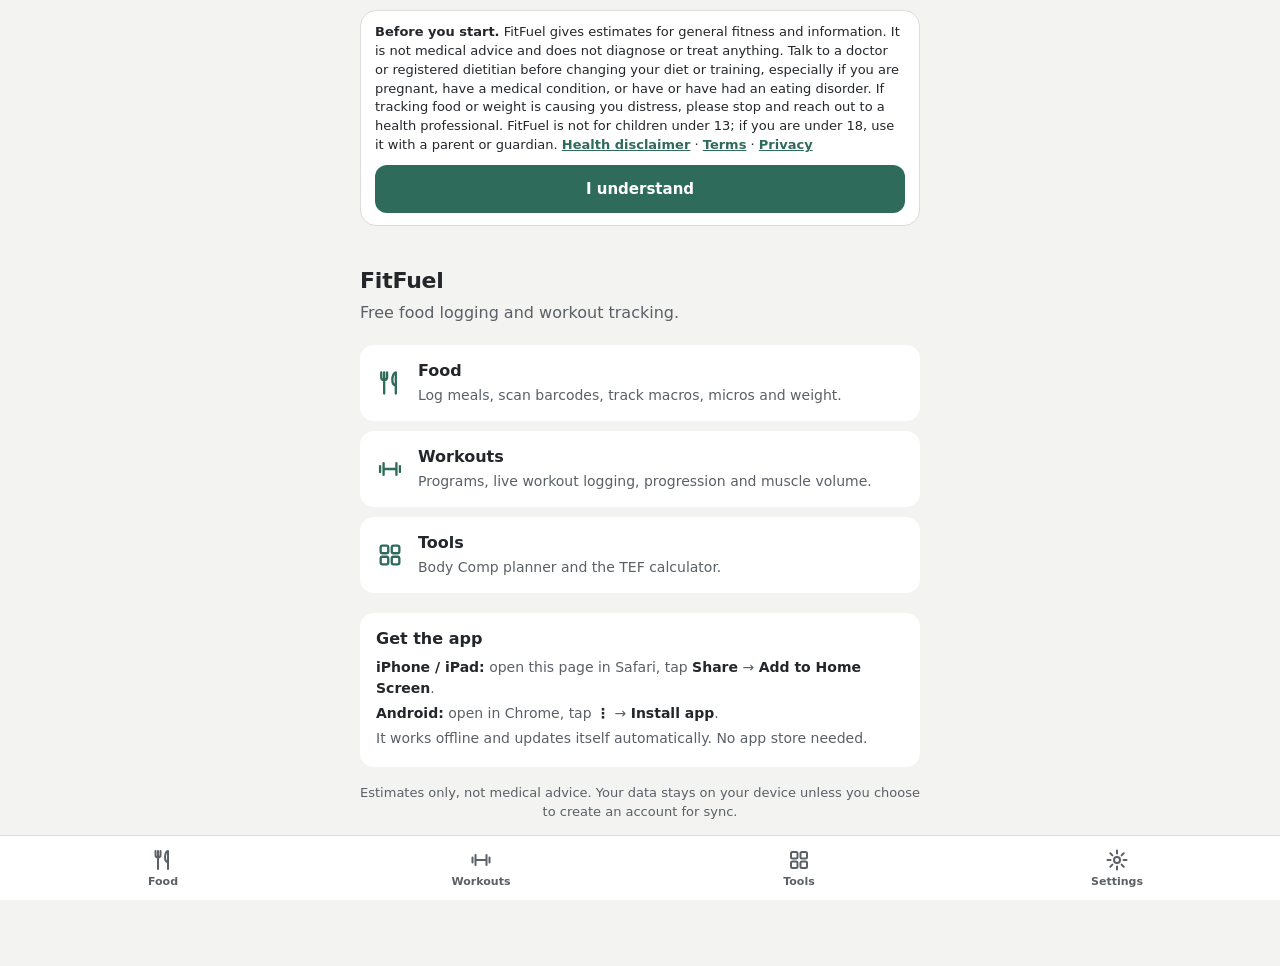
==== commit 9ed13a68: "Deploy FitFuel 2026-11-20T15:48Z" ====
--- a/fitfuel/index.html
+++ b/fitfuel/index.html
@@ -1 +1 @@
-<!DOCTYPE html> <html lang="en"> <head> <meta charset="utf-8"> <meta name="viewport" content="width=device-width,initial-scale=1,viewport-fit=cover"> <title>FitFuel</title> <link rel="manifest" href="manifest.webmanifest"> <meta name="theme-color" content="#F3F3F1"> <meta name="apple-mobile-web-app-capable" content="yes"> <meta name="mobile-web-app-capable" content="yes"> <meta name="apple-mobile-web-app-title" content="FitFuel"> <meta name="application-name" content="FitFuel"> <meta property="og:site_name" content="FitFuel"> <link rel="apple-touch-icon" href="icons/icon-180.png"> <script>(function(){try{if(/[?&]home=1/.test(location.search))return;var a=localStorage.getItem("ftk.lastTab"),o=window.matchMedia&&window.matchMedia("(display-mode: standalone)").matches||window.navigator.standalone===!0||!!window.Capacitor,e={"log/":1,"workouts/":1,"body-comp/":1,"tef/":1},t=null;try{t=JSON.parse(localStorage.getItem("ftk.settings")||"{}").startTab}catch{}e[t]&&(a=t),e[a]||(a=o?"log/":null),a&&location.replace(a)}catch{}})();</script> <link rel="stylesheet" href="lib/ftk.css"> <script src="lib/sync-config.js"></script> <script src="lib/vault.js"></script> <script src="lib/ftk.js"></script> <script src="lib/sync.js"></script> <script src="lib/sync-ui.js"></script> <style>body{margin:0;font:1rem/1.5 var(--ui);background:var(--paper);color:var(--ink)}.wrap{max-width:35rem;margin:0 auto;padding:max(28px,env(safe-area-inset-top)) 16px 32px}h1{font-size:1.875rem;font-weight:850;margin:0 0 4px;letter-spacing:-.02em}.sub{color:var(--muted);margin:0 0 20px}a.card{display:flex;align-items:center;gap:14px;text-decoration:none;color:inherit;border:1px solid var(--hair);border-radius:16px;padding:14px 16px;margin-bottom:10px;background:var(--card);min-height:44px}a.card svg{width:28px;height:28px;flex:none;fill:none;stroke:var(--accent);stroke-width:2;stroke-linecap:round;stroke-linejoin:round}a.card b{display:block;font-size:1.125rem}a.card span{color:var(--muted);font-size:.875rem}a.card:focus-visible{outline:3px solid var(--focus);outline-offset:2px}.install{border:1px solid var(--hair);border-radius:16px;padding:14px 16px;margin-top:20px;font-size:.875rem;background:var(--card)}.install h2{font-size:1rem;margin:0 0 6px}.install p{margin:4px 0;color:var(--muted)}.install p b{color:var(--ink)}.install button{font:700 1rem var(--ui);border:0;border-radius:12px;min-height:48px;padding:0 18px;background:var(--accent);color:var(--on-accent);cursor:pointer;margin:6px 0}html,body{overflow-x:hidden}h1{font-size:1.375rem;font-weight:700;letter-spacing:-.01em}a.card,.install{border:0;border-radius:14px}a.card b{font-size:1rem;font-weight:600}</style> </head> <body> <div class="wrap"> <h1>FitFuel</h1> <p class="sub">Free food logging and workout tracking.</p> <a class="card" href="log/"><svg viewBox="0 0 24 24" aria-hidden="true"><path d="M7 3v8M4.5 3v4a2.5 2.5 0 005 0V3M7 11v10M17 21v-7M17 14c-2 0-3-1.5-3-5s1.5-6 3-6z"/></svg><div><b>Food</b><span>Log meals, scan barcodes, track macros, micros and weight.</span></div></a> <a class="card" href="workouts/"><svg viewBox="0 0 24 24" aria-hidden="true"><path d="M6.5 7v10M3.5 9.5v5M17.5 7v10M20.5 9.5v5M6.5 12h11"/></svg><div><b>Workouts</b><span>Programs, live workout logging, progression and muscle volume.</span></div></a> <a class="card" href="body-comp/"><svg viewBox="0 0 24 24" aria-hidden="true"><path d="M4 19h16M5 15l4.5-5 3.5 3 6-7M15.5 6H19v3.5"/></svg><div><b>Body Comp</b><span>Goal planner, recomp, cut and bulk calculators with macros.</span></div></a> <a class="card" href="tef/"><svg viewBox="0 0 24 24" aria-hidden="true"><path d="M12 3c1 4 5 5.5 5 10.5a5 5 0 01-10 0c0-2 .8-3.2 1.8-4.3C9.6 10.6 11.5 7.5 12 3z"/></svg><div><b>TEF</b><span>Calories burned digesting a meal.</span></div></a> <section class="install" id="install"> <h2>Get the app</h2> <p id="installed" hidden>✓ You're using the installed app. It updates itself whenever we publish changes.</p> <div id="howto"> <button type="button" id="installBtn" hidden>Install FitFuel</button> <p id="ios"><b>iPhone / iPad:</b> open this page in Safari, tap <b>Share</b> → <b>Add to Home Screen</b>.</p> <p id="android"><b>Android:</b> open in Chrome, tap <b>⋮</b> → <b>Install app</b>.</p> <p>It works offline and updates itself automatically. No app store needed.</p> </div> </section> <p class="ftk-note" style="margin-top:1rem;text-align:center">Estimates only, not medical advice. Your data stays on your device unless you choose to create an account for sync.</p> <p class="ftk-legal"><a href="legal/privacy.html">Privacy</a><a href="legal/terms.html">Terms</a><a href="legal/disclaimer.html">Health disclaimer</a><a href="legal/sources.html">Sources</a></p> </div> <script>(function(){var d=window.matchMedia("(display-mode: standalone)").matches||window.navigator.standalone===!0||!!window.Capacitor;d&&(document.getElementById("installed").hidden=!1,document.getElementById("howto").hidden=!0),window.Capacitor&&(document.getElementById("install").hidden=!0);var e=null,n=document.getElementById("installBtn");window.addEventListener("beforeinstallprompt",function(t){t.preventDefault(),e=t,n.hidden=!1}),n.addEventListener("click",function(){e&&(e.prompt(),e.userChoice.finally(function(){e=null,n.hidden=!0}))}),window.addEventListener("appinstalled",function(){n.hidden=!0})})();</script> <script src="nav.js"></script> </body> </html> +<!DOCTYPE html> <html lang="en"> <head> <meta charset="utf-8"> <meta name="viewport" content="width=device-width,initial-scale=1,viewport-fit=cover"> <title>FitFuel</title> <link rel="manifest" href="manifest.webmanifest"> <meta name="theme-color" content="#F3F3F1"> <meta name="apple-mobile-web-app-capable" content="yes"> <meta name="mobile-web-app-capable" content="yes"> <meta name="apple-mobile-web-app-title" content="FitFuel"> <meta name="application-name" content="FitFuel"> <meta property="og:site_name" content="FitFuel"> <link rel="apple-touch-icon" href="icons/icon-180.png"> <script>(function(){try{if(/[?&]home=1/.test(location.search))return;var t=localStorage.getItem("ftk.lastTab"),e=window.matchMedia&&window.matchMedia("(display-mode: standalone)").matches||window.navigator.standalone===!0||!!window.Capacitor,o={"log/":1,"workouts/":1,"toolbox/":1,"body-comp/":1,"tef/":1},a=null;try{a=JSON.parse(localStorage.getItem("ftk.settings")||"{}").startTab}catch{}o[a]&&(t=a),o[t]||(t=e?"log/":null),t&&location.replace(t)}catch{}})();</script> <link rel="stylesheet" href="lib/ftk.css"> <script src="lib/sync-config.js"></script> <script src="lib/vault.js"></script> <script src="lib/ftk.js"></script> <script src="lib/sync.js"></script> <script src="lib/sync-ui.js"></script> <style>body{margin:0;font:1rem/1.5 var(--ui);background:var(--paper);color:var(--ink)}.wrap{max-width:35rem;margin:0 auto;padding:max(28px,env(safe-area-inset-top)) 16px 32px}h1{font-size:1.875rem;font-weight:850;margin:0 0 4px;letter-spacing:-.02em}.sub{color:var(--muted);margin:0 0 20px}a.card{display:flex;align-items:center;gap:14px;text-decoration:none;color:inherit;border:1px solid var(--hair);border-radius:16px;padding:14px 16px;margin-bottom:10px;background:var(--card);min-height:44px}a.card svg{width:28px;height:28px;flex:none;fill:none;stroke:var(--accent);stroke-width:2;stroke-linecap:round;stroke-linejoin:round}a.card b{display:block;font-size:1.125rem}a.card span{color:var(--muted);font-size:.875rem}a.card:focus-visible{outline:3px solid var(--focus);outline-offset:2px}.install{border:1px solid var(--hair);border-radius:16px;padding:14px 16px;margin-top:20px;font-size:.875rem;background:var(--card)}.install h2{font-size:1rem;margin:0 0 6px}.install p{margin:4px 0;color:var(--muted)}.install p b{color:var(--ink)}.install button{font:700 1rem var(--ui);border:0;border-radius:12px;min-height:48px;padding:0 18px;background:var(--accent);color:var(--on-accent);cursor:pointer;margin:6px 0}html,body{overflow-x:hidden}h1{font-size:1.375rem;font-weight:700;letter-spacing:-.01em}a.card,.install{border:0;border-radius:14px}a.card b{font-size:1rem;font-weight:600}</style> </head> <body> <div class="wrap"> <h1>FitFuel</h1> <p class="sub">Free food logging and workout tracking.</p> <a class="card" href="log/"><svg viewBox="0 0 24 24" aria-hidden="true"><path d="M7 3v8M4.5 3v4a2.5 2.5 0 005 0V3M7 11v10M17 21v-7M17 14c-2 0-3-1.5-3-5s1.5-6 3-6z"/></svg><div><b>Food</b><span>Log meals, scan barcodes, track macros, micros and weight.</span></div></a> <a class="card" href="workouts/"><svg viewBox="0 0 24 24" aria-hidden="true"><path d="M6.5 7v10M3.5 9.5v5M17.5 7v10M20.5 9.5v5M6.5 12h11"/></svg><div><b>Workouts</b><span>Programs, live workout logging, progression and muscle volume.</span></div></a> <a class="card" href="toolbox/"><svg viewBox="0 0 24 24" aria-hidden="true"><rect x="4" y="4" width="6.5" height="6.5" rx="1.5"/><rect x="13.5" y="4" width="6.5" height="6.5" rx="1.5"/><rect x="4" y="13.5" width="6.5" height="6.5" rx="1.5"/><rect x="13.5" y="13.5" width="6.5" height="6.5" rx="1.5"/></svg><div><b>Tools</b><span>Body Comp planner and the TEF calculator.</span></div></a> <section class="install" id="install"> <h2>Get the app</h2> <p id="installed" hidden>✓ You're using the installed app. It updates itself whenever we publish changes.</p> <div id="howto"> <button type="button" id="installBtn" hidden>Install FitFuel</button> <p id="ios"><b>iPhone / iPad:</b> open this page in Safari, tap <b>Share</b> → <b>Add to Home Screen</b>.</p> <p id="android"><b>Android:</b> open in Chrome, tap <b>⋮</b> → <b>Install app</b>.</p> <p>It works offline and updates itself automatically. No app store needed.</p> </div> </section> <p class="ftk-note" style="margin-top:1rem;text-align:center">Estimates only, not medical advice. Your data stays on your device unless you choose to create an account for sync.</p> <p class="ftk-legal"><a href="legal/privacy.html">Privacy</a><a href="legal/terms.html">Terms</a><a href="legal/disclaimer.html">Health disclaimer</a><a href="legal/sources.html">Sources</a></p> </div> <script>(function(){var d=window.matchMedia("(display-mode: standalone)").matches||window.navigator.standalone===!0||!!window.Capacitor;d&&(document.getElementById("installed").hidden=!1,document.getElementById("howto").hidden=!0),window.Capacitor&&(document.getElementById("install").hidden=!0);var e=null,n=document.getElementById("installBtn");window.addEventListener("beforeinstallprompt",function(t){t.preventDefault(),e=t,n.hidden=!1}),n.addEventListener("click",function(){e&&(e.prompt(),e.userChoice.finally(function(){e=null,n.hidden=!0}))}),window.addEventListener("appinstalled",function(){n.hidden=!0})})();</script> <script src="nav.js"></script> </body> </html> 
--- a/fitfuel/lib/ftk.css
+++ b/fitfuel/lib/ftk.css
@@ -1 +1 @@
-:root{--paper: #F3F3F1;--card: #FFFFFF;--ink: #23272B;--muted: #5A6066;--hair: #DCDCD8;--soft: #E9E9E6;--accent: #2F6B5B;--on-accent: #FFFFFF;--good: #2C7A4B;--over: #B5433A;--warn: #8F5E0F;--focus: #2B6CB0;--ui: system-ui, -apple-system, "Segoe UI", Roboto, "Helvetica Neue", Arial, sans-serif;--mono: ui-monospace, "SF Mono", Menlo, Consolas, monospace;color-scheme:light}@media(prefers-color-scheme:dark){:root:not([data-theme=light]){--paper: #131415;--card: #1D1F21;--ink: #ECEBE8;--muted: #A0A4A8;--hair: #303236;--soft: #282A2D;--accent: #8FC4B1;--on-accent: #14201C;--good: #86C9A0;--over: #EC9A8F;--warn: #E0B870;--focus: #90B8E0;color-scheme:dark}}:root[data-theme=dark]{--paper: #131415;--card: #1D1F21;--ink: #ECEBE8;--muted: #A0A4A8;--hair: #303236;--soft: #282A2D;--accent: #8FC4B1;--on-accent: #14201C;--good: #86C9A0;--over: #EC9A8F;--warn: #E0B870;--focus: #90B8E0;color-scheme:dark}:root{--ftk-gap: 1rem;--ftk-pad: 1.125rem}:root[data-density=compact]{--ftk-gap: .625rem;--ftk-pad: .75rem}:root[data-contrast=more]{--muted: #3D4247;--hair: #8C887E;--soft: #E3E0D8;--text-muted: #3D4247;--border: #8C887E}:root[data-contrast=more][data-theme=dark]{--muted: #D0D4D8;--hair: #737A82;--soft: #383C42;--text-muted: #D0D4D8;--border: #737A82}@media(prefers-color-scheme:dark){:root[data-contrast=more]:not([data-theme=light]){--muted: #D0D4D8;--hair: #737A82;--soft: #383C42;--text-muted: #D0D4D8;--border: #737A82}}@media(prefers-contrast:more){:root:not([data-contrast]):not([data-theme=dark]){--muted: #3D4247;--hair: #8C887E;--text-muted: #3D4247;--border: #8C887E}:root:not([data-contrast])[data-theme=dark]{--muted: #D0D4D8;--hair: #737A82;--text-muted: #D0D4D8;--border: #737A82}}@media(prefers-contrast:more)and (prefers-color-scheme:dark){:root:not([data-contrast]):not([data-theme=light]){--muted: #D0D4D8;--hair: #737A82;--text-muted: #D0D4D8;--border: #737A82}}:root[data-motion=reduce] *,:root[data-motion=reduce] *:before,:root[data-motion=reduce] *:after{animation-duration:.001ms!important;animation-iteration-count:1!important;transition-duration:.001ms!important;scroll-behavior:auto!important}:root[data-ts=s]{font-size:87.5%}:root[data-ts=l]{font-size:112.5%}:root[data-ts=xl]{font-size:125%}html{-webkit-text-size-adjust:100%;overflow-x:hidden}.ftk-nav{position:fixed;left:0;right:0;bottom:0;z-index:50;display:flex;justify-content:space-around;background:var(--card);border-top:1px solid var(--hair);padding:4px max(4px,env(safe-area-inset-right,0px)) calc(4px + var(--ftk-ad-space, 0px) + env(safe-area-inset-bottom,0px)) max(4px,env(safe-area-inset-left,0px));font:600 min(.6875rem,12px)/1.2 var(--ui);-webkit-tap-highlight-color:transparent}.ftk-nav a,.ftk-nav button{flex:1 1 0;min-width:0;min-height:48px;display:flex;flex-direction:column;align-items:center;justify-content:center;gap:3px;text-decoration:none;color:var(--muted);background:none;border:0;margin:0;padding:4px 0;border-radius:12px;font:inherit;cursor:pointer}.ftk-nav svg{width:24px;height:24px;fill:none;stroke:currentColor;stroke-width:2;stroke-linecap:round;stroke-linejoin:round;flex:none}.ftk-nav span{max-width:100%;overflow:hidden;text-overflow:ellipsis;white-space:nowrap}.ftk-nav .on{color:var(--accent);font-weight:700}.ftk-nav a:focus-visible,.ftk-nav button:focus-visible{outline:3px solid var(--focus);outline-offset:-3px}body{padding-bottom:calc(60px + var(--ftk-ad-space, 0px) + env(safe-area-inset-bottom,0px))!important}.ftk-nav:after{content:"";position:absolute;left:0;right:0;bottom:calc(var(--ftk-ad-h, 0px) + env(safe-area-inset-bottom,0px));border-top:1px solid var(--hair);display:none}:root.ftk-ad .ftk-nav:after{display:block}.ftk-adpreview{position:fixed;left:50%;transform:translate(-50%);bottom:env(safe-area-inset-bottom,0px);z-index:51;width:min(100%,400px);height:var(--ftk-ad-h, 50px);display:flex;align-items:center;justify-content:center;background:repeating-linear-gradient(45deg,var(--hair) 0 8px,transparent 8px 16px);color:var(--muted);font:600 12px/1 var(--ui);pointer-events:none}.ftk-scrim{position:fixed;inset:0;top:var(--ftk-vvt, 0px);bottom:auto;height:var(--ftk-vvh, 100%);z-index:90;background:#00000080;opacity:0;transition:opacity .18s;font:500 1rem/1.4 var(--ui);color:var(--ink)}.ftk-scrim.open{opacity:1}.ftk-sheet{position:absolute;left:50%;bottom:0;width:100%;max-width:35rem;max-height:92%;overflow-y:auto;overscroll-behavior:contain;box-sizing:border-box;transform:translate(-50%,100%);transition:transform .2s ease-out;background:var(--card);border-radius:1.25rem 1.25rem 0 0;padding:.875rem max(1rem,env(safe-area-inset-right,0px)) calc(1.25rem + env(safe-area-inset-bottom,0px)) max(1rem,env(safe-area-inset-left,0px))}.ftk-scrim.open .ftk-sheet{transform:translate(-50%)}@media(prefers-reduced-motion:reduce){.ftk-scrim,.ftk-sheet{transition:none}}.ftk-sheet *{box-sizing:border-box}.ftk-head{display:flex;align-items:center;justify-content:space-between;gap:.625rem;margin-bottom:.5rem}.ftk-head h2{margin:0;font-size:1.375rem;font-weight:700;letter-spacing:-.02em}.ftk-x{width:2.75rem;height:2.75rem;min-width:44px;min-height:44px;display:grid;place-items:center;border:1px solid var(--hair);background:var(--card);color:var(--ink);border-radius:.75rem;cursor:pointer;padding:0}.ftk-x svg,.ftk-btn svg,.ftk-seg svg{width:1.25rem;height:1.25rem;fill:none;stroke:currentColor;stroke-width:2.2;stroke-linecap:round;stroke-linejoin:round;flex:none}.ftk-lbl{display:block;margin:.875rem 0 .375rem;font-size:.8125rem;font-weight:700;letter-spacing:.04em;text-transform:uppercase;color:var(--muted)}.ftk-seg{display:grid;grid-auto-flow:column;grid-auto-columns:1fr;border:1px solid var(--hair);border-radius:.75rem;overflow:hidden}.ftk-seg label{position:relative;display:block;cursor:pointer}.ftk-seg input{position:absolute;opacity:0;inset:0;width:100%;height:100%;margin:0;cursor:pointer}.ftk-seg span{display:flex;align-items:center;justify-content:center;gap:.375rem;min-height:max(2.875rem,44px);padding:0 .25rem;font-size:.9375rem;font-weight:700;color:var(--ink)}.ftk-seg input:checked+span{background:var(--ink);color:var(--paper)}.ftk-seg input:focus-visible+span{outline:3px solid var(--focus);outline-offset:-4px}.ftk-note{margin:.375rem 0 0;font-size:.8125rem;color:var(--muted)}.ftk-more{margin:.875rem 0 0;border:1px solid var(--hair);border-radius:.75rem;padding:0 .75rem}.ftk-more>summary{min-height:3rem;display:flex;align-items:center;font-weight:750;cursor:pointer}.ftk-more[open]{padding-bottom:.75rem}.ftk-more>summary:focus-visible{outline:3px solid var(--focus);outline-offset:2px;border-radius:.5rem}.ftk-select{display:block;width:100%;margin-top:.25rem;min-height:max(3rem,44px);padding:0 .75rem;border-radius:.75rem;border:1px solid var(--hair);background:var(--paper);color:var(--ink);font:600 1rem var(--ui)}.ftk-select:focus-visible{outline:3px solid var(--focus);outline-offset:1px}.ftk-check span small{display:block;font-size:.8125rem;color:var(--muted);font-weight:500}.ftk-clist{list-style:none;margin:.5rem 0 0;padding:0}.ftk-crow{display:flex;align-items:center;gap:.5rem;padding:.25rem 0;border-top:1px solid var(--hair)}.ftk-crow:first-child{border-top:0}.ftk-crow .ftk-check{flex:1;margin:0;align-items:center;font-weight:650;font-size:.9375rem}.ftk-crow.off .ftk-check span{color:var(--muted)}.ftk-crow .ftk-x:disabled{opacity:.3;cursor:default}.ftk-crow small{font-weight:500;color:var(--muted);font-size:.75rem}.ftk-cbtn{display:inline-flex;align-items:center;gap:.375rem;min-height:44px;padding:0 .75rem;border-radius:.75rem;border:1px solid var(--hair);background:var(--card);color:var(--ink);font:600 .8125rem var(--ui);cursor:pointer;flex:none}.ftk-cbtn svg{width:1.125rem;height:1.125rem;fill:none;stroke:currentColor;stroke-width:2.2;stroke-linecap:round;stroke-linejoin:round}.ftk-cbtn:focus-visible{outline:3px solid var(--focus);outline-offset:2px}.ftk-btns{display:grid;grid-template-columns:1fr 1fr;gap:.5rem}.ftk-btn{position:relative;display:flex;align-items:center;justify-content:center;gap:.5rem;min-height:max(3rem,44px);padding:0 .75rem;border-radius:.75rem;border:1px solid var(--hair);background:var(--card);color:var(--ink);font:600 .9375rem var(--ui);cursor:pointer;text-decoration:none;text-align:center}.ftk-btn.pri{background:var(--accent);border-color:var(--accent);color:var(--on-accent)}.ftk-btn.danger{background:var(--over);border-color:var(--over);color:#fff}:root[data-theme=dark] .ftk-btn.danger{color:#14201c}@media(prefers-color-scheme:dark){:root:not([data-theme=light]) .ftk-btn.danger{color:#14201c}}.ftk-btn input[type=file]{position:absolute;inset:0;width:100%;height:100%;opacity:0;cursor:pointer}.ftk-btn:focus-visible,.ftk-btn:focus-within,.ftk-x:focus-visible{outline:3px solid var(--focus);outline-offset:2px}.ftk-msg{margin:.5rem 0 0;font-size:.875rem;font-weight:600;color:var(--ink);min-height:1.2em;overflow-wrap:anywhere}.ftk-msg.err{color:var(--over)}.ftk-links{display:grid;gap:.5rem;margin-top:.875rem}.ftk-foot{margin:1rem 0 0;font-size:.75rem;color:var(--muted);text-align:center}.ftk-legal{margin:.5rem 0 0;display:flex;flex-wrap:wrap;justify-content:center;gap:.25rem 1rem;font-size:.8125rem}.ftk-legal a,.ftk-note a,.ftk-notice a,.ftk-check a{color:var(--accent);font-weight:700}.ftk-legal a{display:inline-flex;align-items:center;min-height:44px}.ftk-field{display:block;margin:.5rem 0 0;font-size:.8125rem;font-weight:700;color:var(--muted)}.ftk-field input{display:block;width:100%;margin-top:.25rem;min-height:max(3rem,44px);padding:0 .75rem;border-radius:.75rem;border:1px solid var(--hair);background:var(--paper);color:var(--ink);font:500 1rem var(--ui)}.ftk-field input:focus-visible{outline:3px solid var(--focus);outline-offset:1px}.ftk-field label{display:block}.ftk-pw{position:relative;display:block}.ftk-pw input{padding-right:3.25rem}.ftk-eye{position:absolute;right:.125rem;top:.25rem;bottom:0;width:3rem;min-width:44px;display:grid;place-items:center;background:none;border:0;padding:0;color:var(--muted);cursor:pointer;border-radius:.625rem}.ftk-eye svg{width:1.375rem;height:1.375rem;fill:none;stroke:currentColor;stroke-width:2;stroke-linecap:round;stroke-linejoin:round}.ftk-eye[aria-pressed=true]{color:var(--accent)}.ftk-eye:focus-visible{outline:3px solid var(--focus);outline-offset:-3px}.ftk-check{display:flex;gap:.625rem;align-items:flex-start;margin:.75rem 0 0;font-size:.875rem;min-height:44px}.ftk-check input{width:1.375rem;height:1.375rem;min-width:22px;min-height:22px;margin:.125rem 0 0;flex:none;accent-color:var(--accent)}.ftk-stat{margin:0 0 .5rem;font-size:.9375rem;font-weight:600;overflow-wrap:anywhere}.ftk-stat small{display:block;font-size:.8125rem;font-weight:500;color:var(--muted)}.ftk-stat .err{color:var(--over)}.ftk-btns.one{grid-template-columns:1fr}.ftk-btns+.ftk-btns{margin-top:.5rem}.ftk-link{background:none;border:0;padding:0 .25rem;min-height:44px;color:var(--accent);font:600 .875rem var(--ui);cursor:pointer;text-decoration:underline}.ftk-link:focus-visible{outline:3px solid var(--focus);outline-offset:2px;border-radius:.375rem}.ftk-snap{display:flex;align-items:center;justify-content:space-between;gap:.5rem;margin-top:.375rem;font-size:.8125rem;color:var(--muted)}.ftk-snap .ftk-btn{min-height:44px;flex:none}.ftk-notice{box-sizing:border-box;max-width:35rem;margin:max(.625rem,env(safe-area-inset-top,0px)) auto .625rem;padding:.75rem .875rem;border:1px solid var(--hair);border-radius:1rem;background:var(--card);color:var(--ink);font:500 .8125rem/1.45 var(--ui);width:calc(100% - 1.5rem)}.ftk-notice p{margin:0 0 .625rem}.ftk-notice .ftk-btn{width:100%}.ftk-toast{position:fixed;left:50%;transform:translate(-50%);top:calc(10px + env(safe-area-inset-top,0px));z-index:95;width:min(32rem,calc(100% - 1.5rem));box-sizing:border-box;background:var(--ink);color:var(--paper);font:600 .875rem/1.4 var(--ui);padding:.75rem .875rem;border-radius:.875rem;box-shadow:0 4px 16px #00000040;display:flex;gap:.75rem;align-items:flex-start}.ftk-toast button{flex:none;font:600 .8125rem var(--ui);border:0;border-radius:999px;min-height:44px;padding:0 .875rem;background:var(--paper);color:var(--ink);cursor:pointer}.ftk-doc{max-width:42rem;margin:0 auto;padding:max(1.25rem,env(safe-area-inset-top,0px)) 1rem 3rem;font:1rem/1.6 var(--ui);color:var(--ink);overflow-wrap:anywhere}.ftk-doc h1{font-size:1.75rem;font-weight:700;letter-spacing:-.02em;margin:.5rem 0 .25rem;line-height:1.2}.ftk-doc h2{font-size:1.1875rem;margin:1.75rem 0 .375rem;line-height:1.3}.ftk-doc p,.ftk-doc li{margin:.5rem 0}.ftk-doc ul{padding-left:1.25rem}.ftk-doc a{color:var(--accent);font-weight:600}.ftk-doc .meta{color:var(--muted);font-size:.875rem}.ftk-doc .todo{background:var(--soft);border:1px dashed var(--warn);border-radius:.375rem;padding:0 .25rem;font-weight:700}.ftk-doc .box{border:1px solid var(--hair);background:var(--card);border-radius:1rem;padding:.75rem 1rem;margin:1rem 0}.ftk-doc table{border-collapse:collapse;width:100%;font-size:.9375rem}.ftk-doc th,.ftk-doc td{border-bottom:1px solid var(--hair);text-align:left;padding:.5rem .5rem .5rem 0;vertical-align:top}.ftk-doc nav.back a{display:inline-flex;align-items:center;min-height:44px}.ftk-doc nav.more{margin-top:2rem;padding-top:.75rem;border-top:1px solid var(--hair);display:flex;flex-wrap:wrap;gap:0 1.25rem;font-size:.9375rem}.ftk-doc nav.more a{display:inline-flex;align-items:center;min-height:44px}body.ftk-docpage{margin:0;background:var(--paper);padding-bottom:0!important}[hidden]{display:none!important}.ftk-sheet{overflow-x:hidden;border-radius:1.125rem 1.125rem 0 0}.ftk-sheet input[type=time],.ftk-sheet input[type=date]{min-width:0;max-width:100%}.ftk-head h2{font-size:1.375rem;letter-spacing:-.01em}.ftk-lbl{text-transform:none;letter-spacing:0;font-weight:600}.ftk-x{border:0;background:var(--soft);border-radius:.625rem}.ftk-seg{border:0;background:var(--soft);border-radius:.625rem;padding:3px;gap:3px;overflow:visible}.ftk-seg span{border-radius:.5rem;min-height:max(2.5rem,44px);font-weight:600}.ftk-btn{border:0;background:var(--soft);font-weight:600}.ftk-btn.pri{background:var(--accent)}.ftk-btn.danger{background:var(--over)}.ftk-field input{border:1px solid transparent;background:var(--soft);border-radius:.625rem}.ftk-field input:focus{border-color:var(--accent)}:root{--k: #A8551E;--p: #3F6E9E;--c: #8F6212;--f: #A8524C}@media(prefers-color-scheme:dark){:root:not([data-theme=light]){--k: #E3A877;--p: #94B6DC;--c: #DDB56E;--f: #E3A099}}:root[data-theme=dark]{--k: #E3A877;--p: #94B6DC;--c: #DDB56E;--f: #E3A099}.ftk-mi{display:inline-block;width:1.1em;height:1.1em;min-width:14px;min-height:14px;vertical-align:-.18em;margin-right:.3em;flex:none;-webkit-mask:var(--ic) center / contain no-repeat;mask:var(--ic) center / contain no-repeat}.ftk-mi.k{background:var(--k);--ic: url("data:image/svg+xml,%3Csvg xmlns='http://www.w3.org/2000/svg' viewBox='0 0 24 24'%3E%3Cpath fill-rule='evenodd' d='M12 2c1 4 6 6 6 11.5a6 6 0 01-12 0c0-2.3 1-3.8 2.2-5 .5 1.6 1.3 2.4 2.3 2.8C10 8.5 11.3 5.5 12 2zm0 12c-1.2 1.2-2 2.2-2 3.4a2 2 0 004 0c0-1.2-.8-2.2-2-3.4z'/%3E%3C/svg%3E")}.ftk-mi.p{background:var(--p);--ic: url("data:image/svg+xml,%3Csvg xmlns='http://www.w3.org/2000/svg' viewBox='0 0 24 24'%3E%3Ccircle cx='14.5' cy='9.5' r='6.5'/%3E%3Cpath d='M10 14l-4.5 4.5' stroke='black' stroke-width='3.2' stroke-linecap='round'/%3E%3Ccircle cx='4.2' cy='17.4' r='2.1'/%3E%3Ccircle cx='6.6' cy='19.8' r='2.1'/%3E%3C/svg%3E")}.ftk-mi.c{background:var(--c);--ic: url("data:image/svg+xml,%3Csvg xmlns='http://www.w3.org/2000/svg' viewBox='0 0 24 24'%3E%3Cpath d='M6 3h12a4 4 0 012.5 7.1V19a2 2 0 01-2 2h-13a2 2 0 01-2-2v-8.9A4 4 0 016 3z'/%3E%3C/svg%3E")}.ftk-mi.f{background:var(--f);--ic: url("data:image/svg+xml,%3Csvg xmlns='http://www.w3.org/2000/svg' viewBox='0 0 24 24'%3E%3Cpath d='M12 2.5c3.5 4.6 6.5 8 6.5 11.5a6.5 6.5 0 01-13 0c0-3.5 3-6.9 6.5-11.5z'/%3E%3C/svg%3E")}.ftk-doc h1{font-size:1.375rem;letter-spacing:-.01em}.ftk-doc h2{font-size:1.0625rem}
+:root{--paper: #F3F3F1;--card: #FFFFFF;--ink: #23272B;--muted: #5A6066;--hair: #DCDCD8;--soft: #E9E9E6;--accent: #2F6B5B;--on-accent: #FFFFFF;--good: #2C7A4B;--over: #B5433A;--warn: #8F5E0F;--focus: #2B6CB0;--ui: system-ui, -apple-system, "Segoe UI", Roboto, "Helvetica Neue", Arial, sans-serif;--mono: ui-monospace, "SF Mono", Menlo, Consolas, monospace;color-scheme:light}@media(prefers-color-scheme:dark){:root:not([data-theme=light]){--paper: #131415;--card: #1D1F21;--ink: #ECEBE8;--muted: #A0A4A8;--hair: #303236;--soft: #282A2D;--accent: #8FC4B1;--on-accent: #14201C;--good: #86C9A0;--over: #EC9A8F;--warn: #E0B870;--focus: #90B8E0;color-scheme:dark}}:root[data-theme=dark]{--paper: #131415;--card: #1D1F21;--ink: #ECEBE8;--muted: #A0A4A8;--hair: #303236;--soft: #282A2D;--accent: #8FC4B1;--on-accent: #14201C;--good: #86C9A0;--over: #EC9A8F;--warn: #E0B870;--focus: #90B8E0;color-scheme:dark}:root{--ftk-gap: 1rem;--ftk-pad: 1.125rem}:root[data-density=compact]{--ftk-gap: .625rem;--ftk-pad: .75rem}:root[data-contrast=more]{--muted: #3D4247;--hair: #8C887E;--soft: #E3E0D8;--text-muted: #3D4247;--border: #8C887E}:root[data-contrast=more][data-theme=dark]{--muted: #D0D4D8;--hair: #737A82;--soft: #383C42;--text-muted: #D0D4D8;--border: #737A82}@media(prefers-color-scheme:dark){:root[data-contrast=more]:not([data-theme=light]){--muted: #D0D4D8;--hair: #737A82;--soft: #383C42;--text-muted: #D0D4D8;--border: #737A82}}@media(prefers-contrast:more){:root:not([data-contrast]):not([data-theme=dark]){--muted: #3D4247;--hair: #8C887E;--text-muted: #3D4247;--border: #8C887E}:root:not([data-contrast])[data-theme=dark]{--muted: #D0D4D8;--hair: #737A82;--text-muted: #D0D4D8;--border: #737A82}}@media(prefers-contrast:more)and (prefers-color-scheme:dark){:root:not([data-contrast]):not([data-theme=light]){--muted: #D0D4D8;--hair: #737A82;--text-muted: #D0D4D8;--border: #737A82}}:root[data-motion=reduce] *,:root[data-motion=reduce] *:before,:root[data-motion=reduce] *:after{animation-duration:.001ms!important;animation-iteration-count:1!important;transition-duration:.001ms!important;scroll-behavior:auto!important}:root[data-ts=s]{font-size:87.5%}:root[data-ts=l]{font-size:112.5%}:root[data-ts=xl]{font-size:125%}html{-webkit-text-size-adjust:100%;overflow-x:hidden;touch-action:pan-x pan-y}.ftk-nav{position:fixed;left:0;right:0;bottom:0;z-index:50;display:flex;justify-content:space-around;background:var(--card);border-top:1px solid var(--hair);padding:4px max(4px,env(safe-area-inset-right,0px)) calc(4px + var(--ftk-ad-space, 0px) + env(safe-area-inset-bottom,0px)) max(4px,env(safe-area-inset-left,0px));font:600 min(.6875rem,12px)/1.2 var(--ui);-webkit-tap-highlight-color:transparent}.ftk-nav a,.ftk-nav button{flex:1 1 0;min-width:0;min-height:48px;display:flex;flex-direction:column;align-items:center;justify-content:center;gap:3px;text-decoration:none;color:var(--muted);background:none;border:0;margin:0;padding:4px 0;border-radius:12px;font:inherit;cursor:pointer}.ftk-nav svg{width:24px;height:24px;fill:none;stroke:currentColor;stroke-width:2;stroke-linecap:round;stroke-linejoin:round;flex:none}.ftk-nav span{max-width:100%;overflow:hidden;text-overflow:ellipsis;white-space:nowrap}.ftk-nav .on{color:var(--accent);font-weight:700}.ftk-nav a:focus-visible,.ftk-nav button:focus-visible{outline:3px solid var(--focus);outline-offset:-3px}body{padding-bottom:calc(60px + var(--ftk-ad-space, 0px) + env(safe-area-inset-bottom,0px))!important}.ftk-nav:after{content:"";position:absolute;left:0;right:0;bottom:calc(var(--ftk-ad-h, 0px) + env(safe-area-inset-bottom,0px));border-top:1px solid var(--hair);display:none}:root.ftk-ad .ftk-nav:after{display:block}.ftk-adpreview{position:fixed;left:50%;transform:translate(-50%);bottom:env(safe-area-inset-bottom,0px);z-index:51;width:min(100%,400px);height:var(--ftk-ad-h, 50px);display:flex;align-items:center;justify-content:center;background:repeating-linear-gradient(45deg,var(--hair) 0 8px,transparent 8px 16px);color:var(--muted);font:600 12px/1 var(--ui);pointer-events:none}.ftk-scrim{position:fixed;inset:0;top:var(--ftk-vvt, 0px);bottom:auto;height:var(--ftk-vvh, 100%);z-index:90;background:#00000080;opacity:0;transition:opacity .18s;font:500 1rem/1.4 var(--ui);color:var(--ink)}.ftk-scrim.open{opacity:1}.ftk-sheet{position:absolute;left:50%;bottom:0;width:100%;max-width:35rem;max-height:92%;overflow-y:auto;overscroll-behavior:contain;box-sizing:border-box;transform:translate(-50%,100%);transition:transform .2s ease-out;background:var(--card);border-radius:1.25rem 1.25rem 0 0;padding:.875rem max(1rem,env(safe-area-inset-right,0px)) calc(1.25rem + env(safe-area-inset-bottom,0px)) max(1rem,env(safe-area-inset-left,0px))}.ftk-scrim.open .ftk-sheet{transform:translate(-50%)}@media(prefers-reduced-motion:reduce){.ftk-scrim,.ftk-sheet{transition:none}}.ftk-sheet *{box-sizing:border-box}.ftk-head{display:flex;align-items:center;justify-content:space-between;gap:.625rem;margin-bottom:.5rem}.ftk-head h2{margin:0;font-size:1.375rem;font-weight:700;letter-spacing:-.02em}.ftk-x{width:2.75rem;height:2.75rem;min-width:44px;min-height:44px;display:grid;place-items:center;border:1px solid var(--hair);background:var(--card);color:var(--ink);border-radius:.75rem;cursor:pointer;padding:0}.ftk-x svg,.ftk-btn svg,.ftk-seg svg{width:1.25rem;height:1.25rem;fill:none;stroke:currentColor;stroke-width:2.2;stroke-linecap:round;stroke-linejoin:round;flex:none}.ftk-lbl{display:block;margin:.875rem 0 .375rem;font-size:.8125rem;font-weight:700;letter-spacing:.04em;text-transform:uppercase;color:var(--muted)}.ftk-seg{display:grid;grid-auto-flow:column;grid-auto-columns:1fr;border:1px solid var(--hair);border-radius:.75rem;overflow:hidden}.ftk-seg label{position:relative;display:block;cursor:pointer}.ftk-seg input{position:absolute;opacity:0;inset:0;width:100%;height:100%;margin:0;cursor:pointer}.ftk-seg span{display:flex;align-items:center;justify-content:center;gap:.375rem;min-height:max(2.875rem,44px);padding:0 .25rem;font-size:.9375rem;font-weight:700;color:var(--ink)}.ftk-seg input:checked+span{background:var(--ink);color:var(--paper)}.ftk-seg input:focus-visible+span{outline:3px solid var(--focus);outline-offset:-4px}.ftk-note{margin:.375rem 0 0;font-size:.8125rem;color:var(--muted)}.ftk-more{margin:.875rem 0 0;border:1px solid var(--hair);border-radius:.75rem;padding:0 .75rem}.ftk-more>summary{min-height:3rem;display:flex;align-items:center;font-weight:750;cursor:pointer}.ftk-more[open]{padding-bottom:.75rem}.ftk-more>summary:focus-visible{outline:3px solid var(--focus);outline-offset:2px;border-radius:.5rem}.ftk-select{display:block;width:100%;margin-top:.25rem;min-height:max(3rem,44px);padding:0 .75rem;border-radius:.75rem;border:1px solid var(--hair);background:var(--paper);color:var(--ink);font:600 1rem var(--ui)}.ftk-select:focus-visible{outline:3px solid var(--focus);outline-offset:1px}.ftk-check span small{display:block;font-size:.8125rem;color:var(--muted);font-weight:500}.ftk-clist{list-style:none;margin:.5rem 0 0;padding:0}.ftk-crow{display:flex;align-items:center;gap:.5rem;padding:.25rem 0;border-top:1px solid var(--hair)}.ftk-crow:first-child{border-top:0}.ftk-crow .ftk-check{flex:1;margin:0;align-items:center;font-weight:650;font-size:.9375rem}.ftk-crow.off .ftk-check span{color:var(--muted)}.ftk-crow .ftk-x:disabled{opacity:.3;cursor:default}.ftk-crow small{font-weight:500;color:var(--muted);font-size:.75rem}.ftk-cbtn{display:inline-flex;align-items:center;gap:.375rem;min-height:44px;padding:0 .75rem;border-radius:.75rem;border:1px solid var(--hair);background:var(--card);color:var(--ink);font:600 .8125rem var(--ui);cursor:pointer;flex:none}.ftk-cbtn svg{width:1.125rem;height:1.125rem;fill:none;stroke:currentColor;stroke-width:2.2;stroke-linecap:round;stroke-linejoin:round}.ftk-cbtn:focus-visible{outline:3px solid var(--focus);outline-offset:2px}.ftk-btns{display:grid;grid-template-columns:1fr 1fr;gap:.5rem}.ftk-btn{position:relative;display:flex;align-items:center;justify-content:center;gap:.5rem;min-height:max(3rem,44px);padding:0 .75rem;border-radius:.75rem;border:1px solid var(--hair);background:var(--card);color:var(--ink);font:600 .9375rem var(--ui);cursor:pointer;text-decoration:none;text-align:center}.ftk-btn.pri{background:var(--accent);border-color:var(--accent);color:var(--on-accent)}.ftk-btn.danger{background:var(--over);border-color:var(--over);color:#fff}:root[data-theme=dark] .ftk-btn.danger{color:#14201c}@media(prefers-color-scheme:dark){:root:not([data-theme=light]) .ftk-btn.danger{color:#14201c}}.ftk-btn input[type=file]{position:absolute;inset:0;width:100%;height:100%;opacity:0;cursor:pointer}.ftk-btn:focus-visible,.ftk-btn:focus-within,.ftk-x:focus-visible{outline:3px solid var(--focus);outline-offset:2px}.ftk-msg{margin:.5rem 0 0;font-size:.875rem;font-weight:600;color:var(--ink);min-height:1.2em;overflow-wrap:anywhere}.ftk-msg.err{color:var(--over)}.ftk-links{display:grid;gap:.5rem;margin-top:.875rem}.ftk-foot{margin:1rem 0 0;font-size:.75rem;color:var(--muted);text-align:center}.ftk-legal{margin:.5rem 0 0;display:flex;flex-wrap:wrap;justify-content:center;gap:.25rem 1rem;font-size:.8125rem}.ftk-legal a,.ftk-note a,.ftk-notice a,.ftk-check a{color:var(--accent);font-weight:700}.ftk-legal a{display:inline-flex;align-items:center;min-height:44px}.ftk-field{display:block;margin:.5rem 0 0;font-size:.8125rem;font-weight:700;color:var(--muted)}.ftk-field input{display:block;width:100%;margin-top:.25rem;min-height:max(3rem,44px);padding:0 .75rem;border-radius:.75rem;border:1px solid var(--hair);background:var(--paper);color:var(--ink);font:500 1rem var(--ui)}.ftk-field input:focus-visible{outline:3px solid var(--focus);outline-offset:1px}.ftk-field label{display:block}.ftk-pw{position:relative;display:block}.ftk-pw input{padding-right:3.25rem}.ftk-eye{position:absolute;right:.125rem;top:.25rem;bottom:0;width:3rem;min-width:44px;display:grid;place-items:center;background:none;border:0;padding:0;color:var(--muted);cursor:pointer;border-radius:.625rem}.ftk-eye svg{width:1.375rem;height:1.375rem;fill:none;stroke:currentColor;stroke-width:2;stroke-linecap:round;stroke-linejoin:round}.ftk-eye[aria-pressed=true]{color:var(--accent)}.ftk-eye:focus-visible{outline:3px solid var(--focus);outline-offset:-3px}.ftk-check{display:flex;gap:.625rem;align-items:flex-start;margin:.75rem 0 0;font-size:.875rem;min-height:44px}.ftk-check input{width:1.375rem;height:1.375rem;min-width:22px;min-height:22px;margin:.125rem 0 0;flex:none;accent-color:var(--accent)}.ftk-stat{margin:0 0 .5rem;font-size:.9375rem;font-weight:600;overflow-wrap:anywhere}.ftk-stat small{display:block;font-size:.8125rem;font-weight:500;color:var(--muted)}.ftk-stat .err{color:var(--over)}.ftk-btns.one{grid-template-columns:1fr}.ftk-btns+.ftk-btns{margin-top:.5rem}.ftk-link{background:none;border:0;padding:0 .25rem;min-height:44px;color:var(--accent);font:600 .875rem var(--ui);cursor:pointer;text-decoration:underline}.ftk-link:focus-visible{outline:3px solid var(--focus);outline-offset:2px;border-radius:.375rem}.ftk-snap{display:flex;align-items:center;justify-content:space-between;gap:.5rem;margin-top:.375rem;font-size:.8125rem;color:var(--muted)}.ftk-snap .ftk-btn{min-height:44px;flex:none}.ftk-notice{box-sizing:border-box;max-width:35rem;margin:max(.625rem,env(safe-area-inset-top,0px)) auto .625rem;padding:.75rem .875rem;border:1px solid var(--hair);border-radius:1rem;background:var(--card);color:var(--ink);font:500 .8125rem/1.45 var(--ui);width:calc(100% - 1.5rem)}.ftk-notice p{margin:0 0 .625rem}.ftk-notice .ftk-btn{width:100%}.ftk-toast{position:fixed;left:50%;transform:translate(-50%);top:calc(10px + env(safe-area-inset-top,0px));z-index:95;width:min(32rem,calc(100% - 1.5rem));box-sizing:border-box;background:var(--ink);color:var(--paper);font:600 .875rem/1.4 var(--ui);padding:.75rem .875rem;border-radius:.875rem;box-shadow:0 4px 16px #00000040;display:flex;gap:.75rem;align-items:flex-start}.ftk-toast button{flex:none;font:600 .8125rem var(--ui);border:0;border-radius:999px;min-height:44px;padding:0 .875rem;background:var(--paper);color:var(--ink);cursor:pointer}.ftk-doc{max-width:42rem;margin:0 auto;padding:max(1.25rem,env(safe-area-inset-top,0px)) 1rem 3rem;font:1rem/1.6 var(--ui);color:var(--ink);overflow-wrap:anywhere}.ftk-doc h1{font-size:1.75rem;font-weight:700;letter-spacing:-.02em;margin:.5rem 0 .25rem;line-height:1.2}.ftk-doc h2{font-size:1.1875rem;margin:1.75rem 0 .375rem;line-height:1.3}.ftk-doc p,.ftk-doc li{margin:.5rem 0}.ftk-doc ul{padding-left:1.25rem}.ftk-doc a{color:var(--accent);font-weight:600}.ftk-doc .meta{color:var(--muted);font-size:.875rem}.ftk-doc .todo{background:var(--soft);border:1px dashed var(--warn);border-radius:.375rem;padding:0 .25rem;font-weight:700}.ftk-doc .box{border:1px solid var(--hair);background:var(--card);border-radius:1rem;padding:.75rem 1rem;margin:1rem 0}.ftk-doc table{border-collapse:collapse;width:100%;font-size:.9375rem}.ftk-doc th,.ftk-doc td{border-bottom:1px solid var(--hair);text-align:left;padding:.5rem .5rem .5rem 0;vertical-align:top}.ftk-doc nav.back a{display:inline-flex;align-items:center;min-height:44px}.ftk-doc nav.more{margin-top:2rem;padding-top:.75rem;border-top:1px solid var(--hair);display:flex;flex-wrap:wrap;gap:0 1.25rem;font-size:.9375rem}.ftk-doc nav.more a{display:inline-flex;align-items:center;min-height:44px}body.ftk-docpage{margin:0;background:var(--paper);padding-bottom:0!important}[hidden]{display:none!important}.ftk-sheet{overflow-x:hidden;border-radius:1.125rem 1.125rem 0 0}.ftk-sheet input[type=time],.ftk-sheet input[type=date]{min-width:0;max-width:100%}.ftk-head h2{font-size:1.375rem;letter-spacing:-.01em}.ftk-lbl{text-transform:none;letter-spacing:0;font-weight:600}.ftk-x{border:0;background:var(--soft);border-radius:.625rem}.ftk-seg{border:0;background:var(--soft);border-radius:.625rem;padding:3px;gap:3px;overflow:visible}.ftk-seg span{border-radius:.5rem;min-height:max(2.5rem,44px);font-weight:600}.ftk-btn{border:0;background:var(--soft);font-weight:600}.ftk-btn.pri{background:var(--accent)}.ftk-btn.danger{background:var(--over)}.ftk-field input{border:1px solid transparent;background:var(--soft);border-radius:.625rem}.ftk-field input:focus{border-color:var(--accent)}:root{--k: #A8551E;--p: #3F6E9E;--c: #8F6212;--f: #A8524C}@media(prefers-color-scheme:dark){:root:not([data-theme=light]){--k: #E3A877;--p: #94B6DC;--c: #DDB56E;--f: #E3A099}}:root[data-theme=dark]{--k: #E3A877;--p: #94B6DC;--c: #DDB56E;--f: #E3A099}.ftk-mi{display:inline-block;width:1.1em;height:1.1em;min-width:14px;min-height:14px;vertical-align:-.18em;margin-right:.3em;flex:none;-webkit-mask:var(--ic) center / contain no-repeat;mask:var(--ic) center / contain no-repeat}.ftk-mi.k{background:var(--k);--ic: url("data:image/svg+xml,%3Csvg xmlns='http://www.w3.org/2000/svg' viewBox='0 0 24 24'%3E%3Cpath fill-rule='evenodd' d='M12 2c1 4 6 6 6 11.5a6 6 0 01-12 0c0-2.3 1-3.8 2.2-5 .5 1.6 1.3 2.4 2.3 2.8C10 8.5 11.3 5.5 12 2zm0 12c-1.2 1.2-2 2.2-2 3.4a2 2 0 004 0c0-1.2-.8-2.2-2-3.4z'/%3E%3C/svg%3E")}.ftk-mi.p{background:var(--p);--ic: url("data:image/svg+xml,%3Csvg xmlns='http://www.w3.org/2000/svg' viewBox='0 0 24 24'%3E%3Ccircle cx='14.5' cy='9.5' r='6.5'/%3E%3Cpath d='M10 14l-4.5 4.5' stroke='black' stroke-width='3.2' stroke-linecap='round'/%3E%3Ccircle cx='4.2' cy='17.4' r='2.1'/%3E%3Ccircle cx='6.6' cy='19.8' r='2.1'/%3E%3C/svg%3E")}.ftk-mi.c{background:var(--c);--ic: url("data:image/svg+xml,%3Csvg xmlns='http://www.w3.org/2000/svg' viewBox='0 0 24 24'%3E%3Cpath d='M6 3h12a4 4 0 012.5 7.1V19a2 2 0 01-2 2h-13a2 2 0 01-2-2v-8.9A4 4 0 016 3z'/%3E%3C/svg%3E")}.ftk-mi.f{background:var(--f);--ic: url("data:image/svg+xml,%3Csvg xmlns='http://www.w3.org/2000/svg' viewBox='0 0 24 24'%3E%3Cpath d='M12 2.5c3.5 4.6 6.5 8 6.5 11.5a6.5 6.5 0 01-13 0c0-3.5 3-6.9 6.5-11.5z'/%3E%3C/svg%3E")}.ftk-doc h1{font-size:1.375rem;letter-spacing:-.01em}.ftk-doc h2{font-size:1.0625rem}.ftk-back{display:inline-flex;align-items:center;gap:2px;min-height:44px;margin:-6px 0 0 -6px;padding:0 10px 0 2px;color:var(--accent);font:600 .9375rem var(--ui);text-decoration:none;border-radius:10px}.ftk-back svg{width:20px;height:20px;fill:none;stroke:currentColor;stroke-width:2.2;stroke-linecap:round;stroke-linejoin:round;flex:none}.ftk-back:focus-visible{outline:3px solid var(--focus);outline-offset:-3px}
